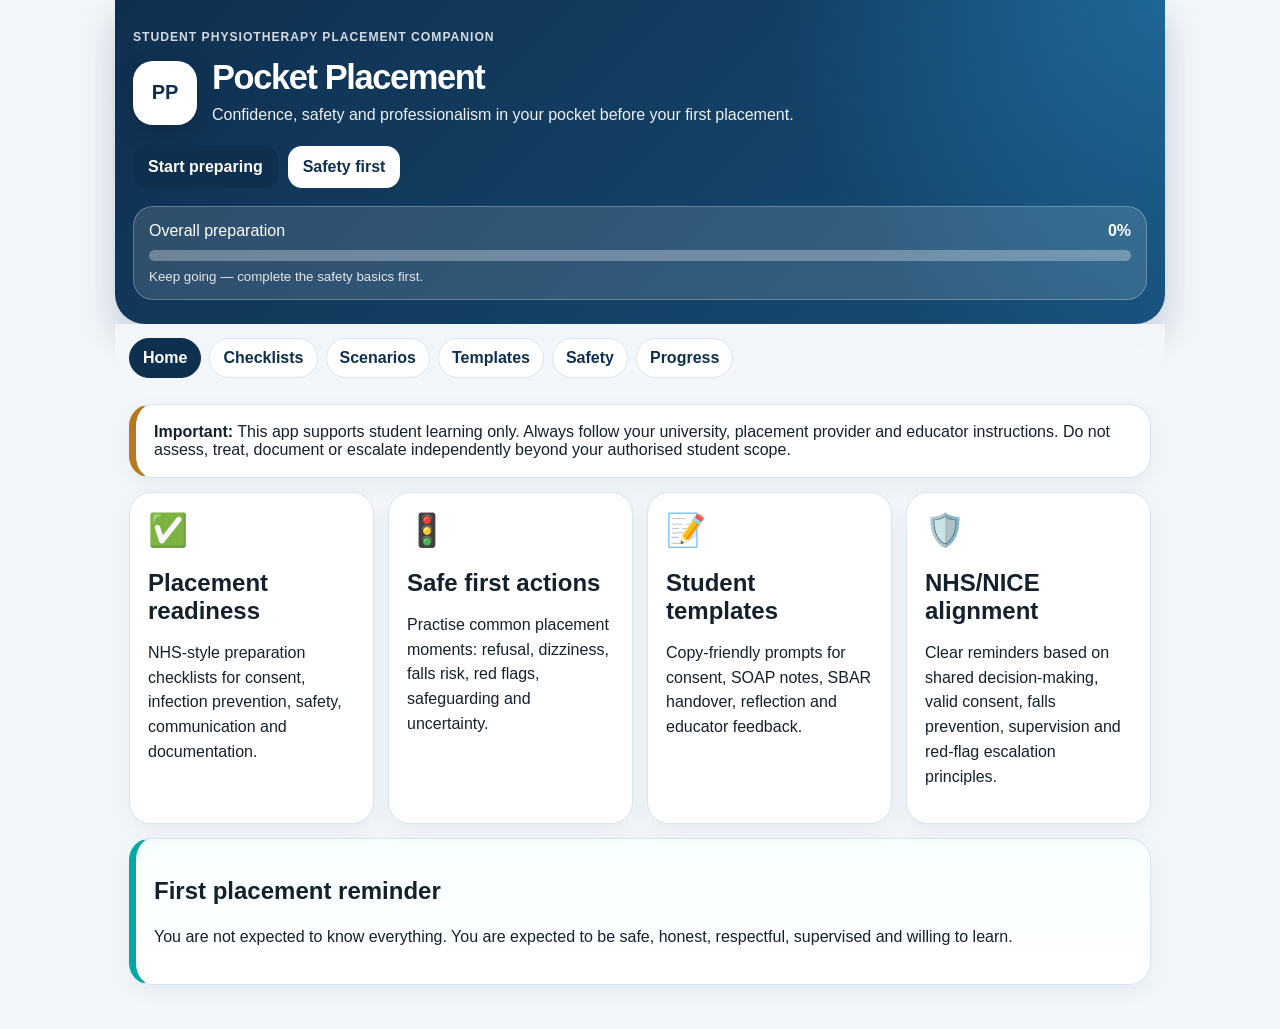
==== index.html @ 39242397 "Add files via upload" ====
<!DOCTYPE html>
<html lang="en">
<head>
  <meta charset="UTF-8" />
  <meta name="viewport" content="width=device-width, initial-scale=1.0" />
  <meta name="theme-color" content="#0f2f4f" />
  <title>Pocket Placement | NHS-aligned physiotherapy placement prep</title>
  <meta name="description" content="Pocket Placement is a mobile placement preparation app for first-year physiotherapy students, with NHS/NICE-aligned safety prompts, checklists, scenarios and documentation templates." />
  <link rel="manifest" href="manifest.json" />
  <link rel="stylesheet" href="styles.css" />
</head>
<body>
  <a class="skip" href="#main">Skip to content</a>
  <div class="app-shell">
    <header class="hero">
      <div class="topline">Student physiotherapy placement companion</div>
      <div class="brand-row">
        <div class="logo" aria-hidden="true">PP</div>
        <div>
          <h1>Pocket Placement</h1>
          <p>Confidence, safety and professionalism in your pocket before your first placement.</p>
        </div>
      </div>
      <div class="hero-actions">
        <button class="primary" data-jump="checklists">Start preparing</button>
        <button class="secondary" data-jump="safety">Safety first</button>
      </div>
      <div class="progress-card" aria-label="Overall preparation progress">
        <span>Overall preparation</span>
        <strong id="overallPercent">0%</strong>
        <div class="bar"><div id="overallBar"></div></div>
        <small id="progressCaption">Complete checklist steps to build your readiness score.</small>
      </div>
    </header>

    <nav class="tabs" aria-label="Main sections">
      <button class="tab active" data-view="home">Home</button>
      <button class="tab" data-view="checklists">Checklists</button>
      <button class="tab" data-view="scenarios">Scenarios</button>
      <button class="tab" data-view="templates">Templates</button>
      <button class="tab" data-view="safety">Safety</button>
      <button class="tab" data-view="progress">Progress</button>
    </nav>

    <main id="main">
      <section id="home" class="view active-view">
        <section class="notice clinical-notice">
          <strong>Important:</strong> This app supports student learning only. Always follow your university, placement provider and educator instructions. Do not assess, treat, document or escalate independently beyond your authorised student scope.
        </section>
        <div class="grid">
          <article class="feature-card" data-jump="checklists">
            <span>✅</span><h2>Placement readiness</h2>
            <p>NHS-style preparation checklists for consent, infection prevention, safety, communication and documentation.</p>
          </article>
          <article class="feature-card" data-jump="scenarios">
            <span>🚦</span><h2>Safe first actions</h2>
            <p>Practise common placement moments: refusal, dizziness, falls risk, red flags, safeguarding and uncertainty.</p>
          </article>
          <article class="feature-card" data-jump="templates">
            <span>📝</span><h2>Student templates</h2>
            <p>Copy-friendly prompts for consent, SOAP notes, SBAR handover, reflection and educator feedback.</p>
          </article>
          <article class="feature-card" data-jump="safety">
            <span>🛡️</span><h2>NHS/NICE alignment</h2>
            <p>Clear reminders based on shared decision-making, valid consent, falls prevention, supervision and red-flag escalation principles.</p>
          </article>
        </div>
        <section class="calm-box">
          <h2>First placement reminder</h2>
          <p>You are not expected to know everything. You are expected to be safe, honest, respectful, supervised and willing to learn.</p>
        </section>
      </section>

      <section id="checklists" class="view">
        <div class="section-title"><div><h2>Placement checklists</h2><p>Tick items off as you prepare. Your progress is saved on this device.</p></div><button id="resetProgress" class="ghost">Reset progress</button></div>
        <div id="checklistList" class="stack"></div>
      </section>

      <section id="scenarios" class="view">
        <div class="section-title"><div><h2>What to do when...</h2><p>Choose the safest first action. These are learning prompts, not local clinical protocols.</p></div></div>
        <div id="scenarioList" class="stack"></div>
      </section>

      <section id="templates" class="view">
        <div class="section-title"><div><h2>Templates and scripts</h2><p>Use as prompts only. Adapt to local documentation systems and educator requirements.</p></div></div>
        <div id="templateList" class="stack"></div>
      </section>

      <section id="safety" class="view">
        <div class="section-title"><div><h2>Safety and guideline hub</h2><p>Core principles for first-year physiotherapy placement practice.</p></div></div>
        <div id="safetyList" class="stack"></div>
      </section>

      <section id="progress" class="view">
        <div class="section-title"><div><h2>My progress</h2><p>Use this to prepare for educator discussion and portfolio reflection.</p></div></div>
        <div class="stats">
          <div><strong id="doneCount">0</strong><span>steps done</span></div>
          <div><strong id="scenarioCount">0</strong><span>scenarios tried</span></div>
          <div><strong id="templateCount">0</strong><span>templates copied</span></div>
        </div>
        <button id="exportProgress" class="primary">Create progress summary</button>
        <pre id="exportBox" class="export-box" hidden></pre>
      </section>
    </main>
  </div>
  <div id="toast" role="status" aria-live="polite"></div>
  <script src="app.js"></script>
</body>
</html>
---- styles.css ----
:root{--navy:#0f2f4f;--navy2:#174e77;--teal:#00a9a5;--cyan:#e8f8f8;--bg:#f3f7fb;--card:#fff;--text:#14212d;--muted:#617386;--line:#d8e4ee;--danger:#b42318;--good:#087764;--amber:#b7791f}*{box-sizing:border-box}body{margin:0;font-family:Inter,Arial,Helvetica,sans-serif;background:var(--bg);color:var(--text)}.skip{position:absolute;left:-999px}.skip:focus{left:12px;top:12px;background:#fff;padding:10px;border-radius:8px;z-index:10}.app-shell{max-width:1050px;margin:0 auto;min-height:100vh}.hero{background:radial-gradient(circle at top right,#1e6797,transparent 35%),linear-gradient(135deg,var(--navy),var(--navy2));color:#fff;padding:30px 18px 24px;border-radius:0 0 30px 30px;box-shadow:0 18px 38px rgba(15,47,79,.22)}.topline{text-transform:uppercase;letter-spacing:.08em;font-weight:800;font-size:.76rem;opacity:.82;margin-bottom:14px}.brand-row{display:flex;gap:15px;align-items:center}.logo{width:64px;height:64px;border-radius:20px;background:#fff;color:var(--navy);display:grid;place-items:center;font-weight:900;font-size:1.25rem;box-shadow:0 8px 22px rgba(0,0,0,.18)}h1{margin:0;font-size:2.15rem;letter-spacing:-.04em}p{line-height:1.55}.hero p{margin:6px 0 0;opacity:.93;max-width:720px}.hero-actions{display:flex;gap:10px;flex-wrap:wrap;margin-top:18px}.progress-card{margin-top:18px;background:rgba(255,255,255,.13);padding:15px;border:1px solid rgba(255,255,255,.25);border-radius:20px}.progress-card strong{float:right}.bar{height:11px;background:rgba(255,255,255,.3);border-radius:50px;overflow:hidden;margin-top:10px}.bar div{height:100%;width:0;background:var(--teal);transition:width .25s}.bar.small{height:8px;background:#e8eef4;margin:8px 0 12px}.bar.small div{background:var(--teal)}small{display:block;margin-top:8px;opacity:.86}.tabs{display:flex;gap:8px;padding:14px;overflow-x:auto;position:sticky;top:0;background:rgba(243,247,251,.96);backdrop-filter:blur(10px);z-index:3}.tab,button{font:inherit}.tab{border:1px solid var(--line);background:#fff;color:var(--navy);padding:10px 13px;border-radius:999px;cursor:pointer;white-space:nowrap;font-weight:800}.tab.active{background:var(--navy);color:#fff;border-color:var(--navy)}main{padding:12px 14px 44px}.view{display:none}.active-view{display:block}.notice,.feature-card,.card,.calm-box,.stats div{background:var(--card);border:1px solid var(--line);border-radius:22px;padding:18px;box-shadow:0 8px 22px rgba(15,47,79,.06)}.clinical-notice{border-left:7px solid var(--amber);margin-bottom:14px}.grid{display:grid;grid-template-columns:repeat(auto-fit,minmax(230px,1fr));gap:14px}.feature-card{cursor:pointer;transition:.18s transform,.18s box-shadow}.feature-card:hover{transform:translateY(-3px);box-shadow:0 14px 28px rgba(15,47,79,.1)}.feature-card span{font-size:2rem}.feature-card h2,.card h3{margin-bottom:6px}.calm-box{margin-top:14px;border-left:7px solid var(--teal);background:linear-gradient(0deg,#fff,#f8ffff)}.section-title{display:flex;justify-content:space-between;gap:12px;align-items:center;margin:5px 0 14px}.section-title h2{margin:0;font-size:1.55rem;letter-spacing:-.03em}.section-title p{margin:4px 0 0;color:var(--muted)}.stack{display:grid;gap:14px}.card h3{margin-top:8px}.card-head{display:flex;justify-content:space-between;align-items:center;gap:10px}.badge{display:inline-block;padding:5px 10px;background:var(--cyan);color:#006b68;border-radius:999px;font-size:.82rem;font-weight:900}.mini-progress{font-size:.82rem;font-weight:800;color:var(--muted)}.check-row{display:flex;gap:10px;padding:11px 0;border-top:1px solid var(--line);align-items:flex-start}.check-row input{margin-top:3px;transform:scale(1.2);accent-color:var(--teal)}.check-row.done span{text-decoration:line-through;color:var(--muted)}.primary,.secondary,.ghost,.choice,.copy{border:0;border-radius:14px;padding:12px 15px;cursor:pointer;font-weight:900}.primary,.choice{background:var(--navy);color:#fff}.secondary{background:#fff;color:var(--navy)}.ghost{background:#fff;color:var(--navy);border:1px solid var(--line)}.copy{background:var(--cyan);color:#006b68}.choice{width:100%;margin-top:8px;text-align:left}.result{margin-top:12px;padding:14px;border-radius:16px;display:none;font-weight:700}.result.good{background:#ecfdf3;color:var(--good)}.result.bad{background:#fef3f2;color:var(--danger)}.template-text,.export-box{white-space:pre-wrap;background:#0f172a;color:#e2e8f0;padding:14px;border-radius:16px;overflow-x:auto}.stats{display:grid;grid-template-columns:repeat(auto-fit,minmax(150px,1fr));gap:12px;margin-bottom:14px}.stats strong{display:block;font-size:2rem;color:var(--navy)}.stats span{color:var(--muted)}.safety-card{border-left:7px solid var(--teal)}.references ul{margin:8px 0 0;padding-left:22px}.references li{margin:7px 0}#toast{position:fixed;left:50%;bottom:20px;transform:translateX(-50%);background:var(--navy);color:#fff;padding:10px 14px;border-radius:999px;opacity:0;pointer-events:none;transition:opacity .2s;z-index:9}#toast.show{opacity:1}@media(max-width:560px){h1{font-size:1.55rem}.logo{width:56px;height:56px}.section-title{display:block}.section-title .ghost{margin-top:8px}.hero-actions button{width:100%}}
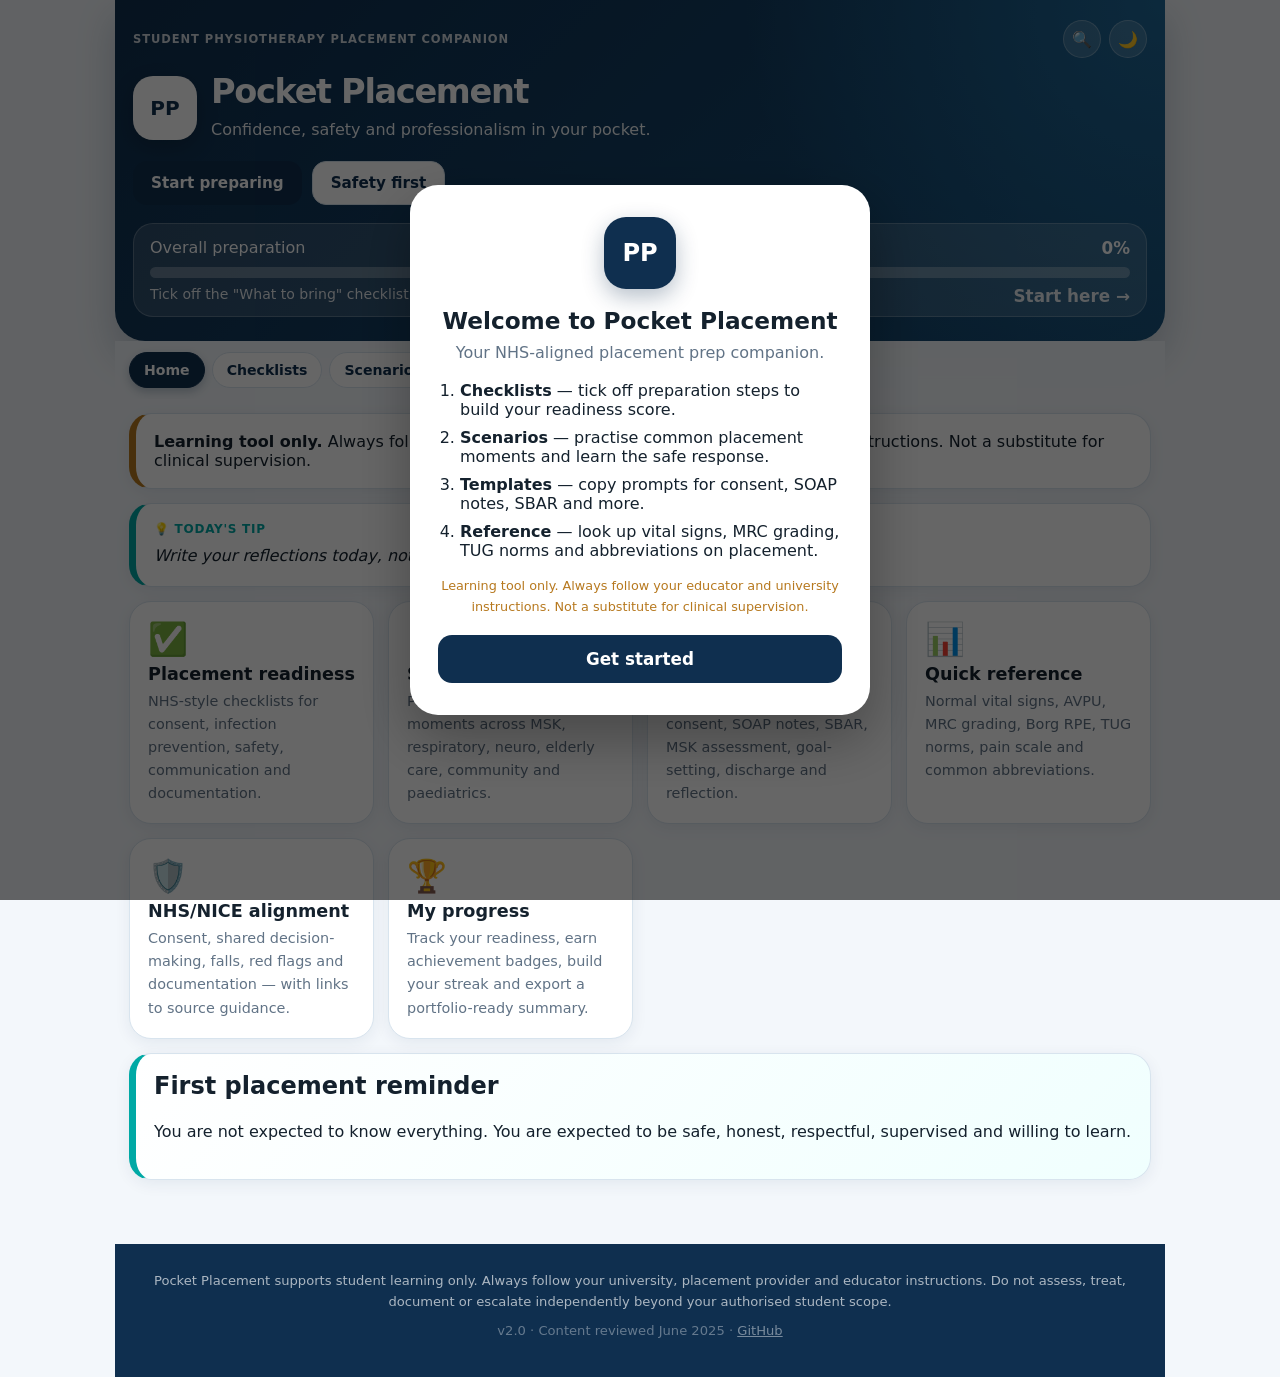
==== commit 6b643291: "Add files via upload" ====
--- a/index.html
+++ b/index.html
@@ -5,20 +5,47 @@
   <meta name="viewport" content="width=device-width, initial-scale=1.0" />
   <meta name="theme-color" content="#0f2f4f" />
   <title>Pocket Placement | NHS-aligned physiotherapy placement prep</title>
-  <meta name="description" content="Pocket Placement is a mobile placement preparation app for first-year physiotherapy students, with NHS/NICE-aligned safety prompts, checklists, scenarios and documentation templates." />
+  <meta name="description" content="Pocket Placement is a mobile placement preparation app for first-year physiotherapy students, with NHS/NICE-aligned safety prompts, checklists, scenarios, quick reference and documentation templates." />
   <link rel="manifest" href="manifest.json" />
   <link rel="stylesheet" href="styles.css" />
 </head>
 <body>
+
+  <!-- ── ONBOARDING MODAL ─────────────────────────────────── -->
+  <div id="onboardingModal" class="modal-overlay" hidden>
+    <div class="modal-box" role="dialog" aria-modal="true" aria-labelledby="onboardingTitle">
+      <div class="modal-logo" aria-hidden="true">PP</div>
+      <h2 id="onboardingTitle">Welcome to Pocket Placement</h2>
+      <p class="modal-sub">Your NHS-aligned placement prep companion.</p>
+      <ol class="onboarding-steps">
+        <li><strong>Checklists</strong> — tick off preparation steps to build your readiness score.</li>
+        <li><strong>Scenarios</strong> — practise common placement moments and learn the safe response.</li>
+        <li><strong>Templates</strong> — copy prompts for consent, SOAP notes, SBAR and more.</li>
+        <li><strong>Reference</strong> — look up vital signs, MRC grading, TUG norms and abbreviations on placement.</li>
+      </ol>
+      <p class="modal-disclaimer">Learning tool only. Always follow your educator and university instructions. Not a substitute for clinical supervision.</p>
+      <button id="onboardingClose" class="primary">Get started</button>
+    </div>
+  </div>
+
   <a class="skip" href="#main">Skip to content</a>
+
   <div class="app-shell">
+
+    <!-- ── HERO ──────────────────────────────────────────── -->
     <header class="hero">
-      <div class="topline">Student physiotherapy placement companion</div>
+      <div class="hero-top">
+        <span class="topline">Student physiotherapy placement companion</span>
+        <div class="hero-controls">
+          <button id="searchToggle" class="icon-btn" aria-label="Toggle search" title="Search">🔍</button>
+          <button id="darkToggle"   class="icon-btn" aria-label="Toggle dark mode" title="Dark mode">🌙</button>
+        </div>
+      </div>
       <div class="brand-row">
         <div class="logo" aria-hidden="true">PP</div>
         <div>
           <h1>Pocket Placement</h1>
-          <p>Confidence, safety and professionalism in your pocket before your first placement.</p>
+          <p>Confidence, safety and professionalism in your pocket.</p>
         </div>
       </div>
       <div class="hero-actions">
@@ -33,76 +60,174 @@
       </div>
     </header>
 
+    <!-- ── SEARCH BAR (hidden by default) ─────────────────── -->
+    <div id="searchBar" class="search-bar" hidden>
+      <input id="searchInput" type="search" placeholder="Search checklists, scenarios, templates, reference…" autocomplete="off" />
+    </div>
+
+    <!-- ── NAVIGATION ─────────────────────────────────────── -->
     <nav class="tabs" aria-label="Main sections">
       <button class="tab active" data-view="home">Home</button>
       <button class="tab" data-view="checklists">Checklists</button>
       <button class="tab" data-view="scenarios">Scenarios</button>
       <button class="tab" data-view="templates">Templates</button>
       <button class="tab" data-view="safety">Safety</button>
+      <button class="tab" data-view="reference">Reference</button>
       <button class="tab" data-view="progress">Progress</button>
     </nav>
 
     <main id="main">
+
+      <!-- ── HOME ─────────────────────────────────────────── -->
       <section id="home" class="view active-view">
+
         <section class="notice clinical-notice">
-          <strong>Important:</strong> This app supports student learning only. Always follow your university, placement provider and educator instructions. Do not assess, treat, document or escalate independently beyond your authorised student scope.
+          <strong>Learning tool only.</strong> Always follow your educator, university and placement provider instructions. Not a substitute for clinical supervision.
         </section>
+
+        <section class="tip-box">
+          <span class="tip-label">💡 Today's tip</span>
+          <p id="dailyTip"></p>
+        </section>
+
         <div class="grid">
           <article class="feature-card" data-jump="checklists">
-            <span>✅</span><h2>Placement readiness</h2>
-            <p>NHS-style preparation checklists for consent, infection prevention, safety, communication and documentation.</p>
+            <span aria-hidden="true">✅</span>
+            <h2>Placement readiness</h2>
+            <p>NHS-style checklists for consent, infection prevention, safety, communication and documentation.</p>
           </article>
           <article class="feature-card" data-jump="scenarios">
-            <span>🚦</span><h2>Safe first actions</h2>
-            <p>Practise common placement moments: refusal, dizziness, falls risk, red flags, safeguarding and uncertainty.</p>
+            <span aria-hidden="true">🚦</span>
+            <h2>Safe first actions</h2>
+            <p>Practise 15 placement moments across MSK, respiratory, neuro, elderly care, community and paediatrics.</p>
           </article>
           <article class="feature-card" data-jump="templates">
-            <span>📝</span><h2>Student templates</h2>
-            <p>Copy-friendly prompts for consent, SOAP notes, SBAR handover, reflection and educator feedback.</p>
+            <span aria-hidden="true">📝</span>
+            <h2>Student templates</h2>
+            <p>Copy-friendly prompts for consent, SOAP notes, SBAR, MSK assessment, goal-setting, discharge and reflection.</p>
+          </article>
+          <article class="feature-card" data-jump="reference">
+            <span aria-hidden="true">📊</span>
+            <h2>Quick reference</h2>
+            <p>Normal vital signs, AVPU, MRC grading, Borg RPE, TUG norms, pain scale and common abbreviations.</p>
           </article>
           <article class="feature-card" data-jump="safety">
-            <span>🛡️</span><h2>NHS/NICE alignment</h2>
-            <p>Clear reminders based on shared decision-making, valid consent, falls prevention, supervision and red-flag escalation principles.</p>
-          </article>
-        </div>
+            <span aria-hidden="true">🛡️</span>
+            <h2>NHS/NICE alignment</h2>
+            <p>Consent, shared decision-making, falls, red flags and documentation — with links to source guidance.</p>
+          </article>
+          <article class="feature-card" data-jump="progress">
+            <span aria-hidden="true">🏆</span>
+            <h2>My progress</h2>
+            <p>Track your readiness, earn achievement badges, build your streak and export a portfolio-ready summary.</p>
+          </article>
+        </div>
+
         <section class="calm-box">
           <h2>First placement reminder</h2>
           <p>You are not expected to know everything. You are expected to be safe, honest, respectful, supervised and willing to learn.</p>
         </section>
-      </section>
-
+
+      </section>
+
+      <!-- ── CHECKLISTS ─────────────────────────────────────── -->
       <section id="checklists" class="view">
-        <div class="section-title"><div><h2>Placement checklists</h2><p>Tick items off as you prepare. Your progress is saved on this device.</p></div><button id="resetProgress" class="ghost">Reset progress</button></div>
+        <div class="section-title">
+          <div>
+            <h2>Placement checklists</h2>
+            <p>Tick items off as you prepare. Progress is saved on this device.</p>
+          </div>
+          <button id="resetProgress" class="ghost">Reset</button>
+        </div>
         <div id="checklistList" class="stack"></div>
       </section>
 
+      <!-- ── SCENARIOS ──────────────────────────────────────── -->
       <section id="scenarios" class="view">
-        <div class="section-title"><div><h2>What to do when...</h2><p>Choose the safest first action. These are learning prompts, not local clinical protocols.</p></div></div>
+        <div class="section-title">
+          <div>
+            <h2>What to do when…</h2>
+            <p>Choose the safest first action. Learning prompts, not local clinical protocols.</p>
+          </div>
+          <select id="specialtyFilter" class="filter-select" aria-label="Filter scenarios by specialty">
+            <option value="All">All specialties</option>
+            <option value="General">General</option>
+            <option value="MSK">MSK</option>
+            <option value="Respiratory">Respiratory</option>
+            <option value="Neuro">Neuro</option>
+            <option value="Elderly care">Elderly care</option>
+            <option value="Community">Community</option>
+            <option value="Paediatric">Paediatric</option>
+          </select>
+        </div>
         <div id="scenarioList" class="stack"></div>
       </section>
 
+      <!-- ── TEMPLATES ──────────────────────────────────────── -->
       <section id="templates" class="view">
-        <div class="section-title"><div><h2>Templates and scripts</h2><p>Use as prompts only. Adapt to local documentation systems and educator requirements.</p></div></div>
+        <div class="section-title">
+          <div>
+            <h2>Templates and scripts</h2>
+            <p>Prompts only — adapt to local systems and educator requirements.</p>
+          </div>
+        </div>
         <div id="templateList" class="stack"></div>
       </section>
 
+      <!-- ── SAFETY ─────────────────────────────────────────── -->
       <section id="safety" class="view">
-        <div class="section-title"><div><h2>Safety and guideline hub</h2><p>Core principles for first-year physiotherapy placement practice.</p></div></div>
+        <div class="section-title">
+          <div>
+            <h2>Safety and guideline hub</h2>
+            <p>Core principles for first-year physiotherapy placement practice.</p>
+          </div>
+        </div>
         <div id="safetyList" class="stack"></div>
       </section>
 
+      <!-- ── QUICK REFERENCE ────────────────────────────────── -->
+      <section id="reference" class="view">
+        <div class="section-title">
+          <div>
+            <h2>Quick reference</h2>
+            <p>Look up values, scales and abbreviations on placement.</p>
+          </div>
+        </div>
+        <div id="referenceList" class="stack"></div>
+      </section>
+
+      <!-- ── PROGRESS ───────────────────────────────────────── -->
       <section id="progress" class="view">
-        <div class="section-title"><div><h2>My progress</h2><p>Use this to prepare for educator discussion and portfolio reflection.</p></div></div>
+        <div class="section-title">
+          <div>
+            <h2>My progress</h2>
+            <p>Prepare for educator discussion and portfolio reflection.</p>
+          </div>
+        </div>
         <div class="stats">
           <div><strong id="doneCount">0</strong><span>steps done</span></div>
           <div><strong id="scenarioCount">0</strong><span>scenarios tried</span></div>
           <div><strong id="templateCount">0</strong><span>templates copied</span></div>
-        </div>
-        <button id="exportProgress" class="primary">Create progress summary</button>
+          <div><strong id="streakCount">0</strong><span>🔥 day streak</span></div>
+        </div>
+
+        <h3 class="section-sub">Achievements</h3>
+        <div id="achievementList" class="achievement-grid"></div>
+
+        <button id="exportProgress" class="primary export-btn">Copy progress summary</button>
         <pre id="exportBox" class="export-box" hidden></pre>
       </section>
+
     </main>
-  </div>
+
+    <!-- ── FOOTER ─────────────────────────────────────────── -->
+    <footer class="site-footer">
+      <p>Pocket Placement supports student learning only. Always follow your university, placement provider and educator instructions. Do not assess, treat, document or escalate independently beyond your authorised student scope.</p>
+      <p class="version">v2.0 &middot; Content reviewed June 2025 &middot; <a href="https://github.com/MrRedPhysio/Pocket-Placement" target="_blank" rel="noopener noreferrer">GitHub</a></p>
+    </footer>
+
+  </div><!-- /.app-shell -->
+
   <div id="toast" role="status" aria-live="polite"></div>
   <script src="app.js"></script>
 </body>
--- a/styles.css
+++ b/styles.css
@@ -1 +1,549 @@
-:root{--navy:#0f2f4f;--navy2:#174e77;--teal:#00a9a5;--cyan:#e8f8f8;--bg:#f3f7fb;--card:#fff;--text:#14212d;--muted:#617386;--line:#d8e4ee;--danger:#b42318;--good:#087764;--amber:#b7791f}*{box-sizing:border-box}body{margin:0;font-family:Inter,Arial,Helvetica,sans-serif;background:var(--bg);color:var(--text)}.skip{position:absolute;left:-999px}.skip:focus{left:12px;top:12px;background:#fff;padding:10px;border-radius:8px;z-index:10}.app-shell{max-width:1050px;margin:0 auto;min-height:100vh}.hero{background:radial-gradient(circle at top right,#1e6797,transparent 35%),linear-gradient(135deg,var(--navy),var(--navy2));color:#fff;padding:30px 18px 24px;border-radius:0 0 30px 30px;box-shadow:0 18px 38px rgba(15,47,79,.22)}.topline{text-transform:uppercase;letter-spacing:.08em;font-weight:800;font-size:.76rem;opacity:.82;margin-bottom:14px}.brand-row{display:flex;gap:15px;align-items:center}.logo{width:64px;height:64px;border-radius:20px;background:#fff;color:var(--navy);display:grid;place-items:center;font-weight:900;font-size:1.25rem;box-shadow:0 8px 22px rgba(0,0,0,.18)}h1{margin:0;font-size:2.15rem;letter-spacing:-.04em}p{line-height:1.55}.hero p{margin:6px 0 0;opacity:.93;max-width:720px}.hero-actions{display:flex;gap:10px;flex-wrap:wrap;margin-top:18px}.progress-card{margin-top:18px;background:rgba(255,255,255,.13);padding:15px;border:1px solid rgba(255,255,255,.25);border-radius:20px}.progress-card strong{float:right}.bar{height:11px;background:rgba(255,255,255,.3);border-radius:50px;overflow:hidden;margin-top:10px}.bar div{height:100%;width:0;background:var(--teal);transition:width .25s}.bar.small{height:8px;background:#e8eef4;margin:8px 0 12px}.bar.small div{background:var(--teal)}small{display:block;margin-top:8px;opacity:.86}.tabs{display:flex;gap:8px;padding:14px;overflow-x:auto;position:sticky;top:0;background:rgba(243,247,251,.96);backdrop-filter:blur(10px);z-index:3}.tab,button{font:inherit}.tab{border:1px solid var(--line);background:#fff;color:var(--navy);padding:10px 13px;border-radius:999px;cursor:pointer;white-space:nowrap;font-weight:800}.tab.active{background:var(--navy);color:#fff;border-color:var(--navy)}main{padding:12px 14px 44px}.view{display:none}.active-view{display:block}.notice,.feature-card,.card,.calm-box,.stats div{background:var(--card);border:1px solid var(--line);border-radius:22px;padding:18px;box-shadow:0 8px 22px rgba(15,47,79,.06)}.clinical-notice{border-left:7px solid var(--amber);margin-bottom:14px}.grid{display:grid;grid-template-columns:repeat(auto-fit,minmax(230px,1fr));gap:14px}.feature-card{cursor:pointer;transition:.18s transform,.18s box-shadow}.feature-card:hover{transform:translateY(-3px);box-shadow:0 14px 28px rgba(15,47,79,.1)}.feature-card span{font-size:2rem}.feature-card h2,.card h3{margin-bottom:6px}.calm-box{margin-top:14px;border-left:7px solid var(--teal);background:linear-gradient(0deg,#fff,#f8ffff)}.section-title{display:flex;justify-content:space-between;gap:12px;align-items:center;margin:5px 0 14px}.section-title h2{margin:0;font-size:1.55rem;letter-spacing:-.03em}.section-title p{margin:4px 0 0;color:var(--muted)}.stack{display:grid;gap:14px}.card h3{margin-top:8px}.card-head{display:flex;justify-content:space-between;align-items:center;gap:10px}.badge{display:inline-block;padding:5px 10px;background:var(--cyan);color:#006b68;border-radius:999px;font-size:.82rem;font-weight:900}.mini-progress{font-size:.82rem;font-weight:800;color:var(--muted)}.check-row{display:flex;gap:10px;padding:11px 0;border-top:1px solid var(--line);align-items:flex-start}.check-row input{margin-top:3px;transform:scale(1.2);accent-color:var(--teal)}.check-row.done span{text-decoration:line-through;color:var(--muted)}.primary,.secondary,.ghost,.choice,.copy{border:0;border-radius:14px;padding:12px 15px;cursor:pointer;font-weight:900}.primary,.choice{background:var(--navy);color:#fff}.secondary{background:#fff;color:var(--navy)}.ghost{background:#fff;color:var(--navy);border:1px solid var(--line)}.copy{background:var(--cyan);color:#006b68}.choice{width:100%;margin-top:8px;text-align:left}.result{margin-top:12px;padding:14px;border-radius:16px;display:none;font-weight:700}.result.good{background:#ecfdf3;color:var(--good)}.result.bad{background:#fef3f2;color:var(--danger)}.template-text,.export-box{white-space:pre-wrap;background:#0f172a;color:#e2e8f0;padding:14px;border-radius:16px;overflow-x:auto}.stats{display:grid;grid-template-columns:repeat(auto-fit,minmax(150px,1fr));gap:12px;margin-bottom:14px}.stats strong{display:block;font-size:2rem;color:var(--navy)}.stats span{color:var(--muted)}.safety-card{border-left:7px solid var(--teal)}.references ul{margin:8px 0 0;padding-left:22px}.references li{margin:7px 0}#toast{position:fixed;left:50%;bottom:20px;transform:translateX(-50%);background:var(--navy);color:#fff;padding:10px 14px;border-radius:999px;opacity:0;pointer-events:none;transition:opacity .2s;z-index:9}#toast.show{opacity:1}@media(max-width:560px){h1{font-size:1.55rem}.logo{width:56px;height:56px}.section-title{display:block}.section-title .ghost{margin-top:8px}.hero-actions button{width:100%}}
+/* ============================================================
+   POCKET PLACEMENT v2.0 — styles.css
+   ============================================================ */
+
+/* ── DESIGN TOKENS ──────────────────────────────────────────── */
+:root {
+  --navy:        #0f2f4f;
+  --navy2:       #174e77;
+  --teal:        #00a9a5;
+  --cyan:        #e8f8f8;
+  --bg:          #f3f7fb;
+  --card:        #ffffff;
+  --text:        #14212d;
+  --muted:       #617386;
+  --line:        #d8e4ee;
+  --danger:      #b42318;
+  --good:        #087764;
+  --amber:       #b7791f;
+  --purple:      #7c3aed;
+  --shadow-card: 0 4px 16px rgba(15,47,79,.07);
+  --shadow-hero: 0 18px 38px rgba(15,47,79,.22);
+  --radius:      22px;
+  --radius-btn:  14px;
+  --hero-bg:     radial-gradient(circle at top right, #1e6797, transparent 38%),
+                 linear-gradient(135deg, #0f2f4f, #174e77);
+}
+
+/* Dark mode overrides */
+[data-theme="dark"] {
+  --bg:          #0d1117;
+  --card:        #161b22;
+  --text:        #e6edf3;
+  --muted:       #8b949e;
+  --line:        #30363d;
+  --cyan:        #1a3535;
+  --shadow-card: 0 4px 16px rgba(0,0,0,.35);
+  --shadow-hero: 0 18px 38px rgba(0,0,0,.45);
+}
+
+/* ── RESET ───────────────────────────────────────────────────── */
+*, *::before, *::after { box-sizing: border-box; }
+body {
+  margin: 0;
+  font-family: Inter, system-ui, Arial, sans-serif;
+  background: var(--bg);
+  color: var(--text);
+  transition: background .25s, color .25s;
+  -webkit-text-size-adjust: 100%;
+}
+[hidden] { display: none !important; }
+
+/* ── SKIP LINK ───────────────────────────────────────────────── */
+.skip { position: absolute; left: -999px; top: auto; }
+.skip:focus {
+  left: 12px; top: 12px;
+  background: #fff; color: #000;
+  padding: 10px 16px; border-radius: 8px; z-index: 200;
+}
+
+/* ── APP SHELL ───────────────────────────────────────────────── */
+.app-shell { max-width: 1050px; margin: 0 auto; min-height: 100vh; }
+
+/* ── HERO ────────────────────────────────────────────────────── */
+.hero {
+  background: var(--hero-bg);
+  color: #fff;
+  padding: 20px 18px 24px;
+  border-radius: 0 0 30px 30px;
+  box-shadow: var(--shadow-hero);
+}
+.hero-top {
+  display: flex;
+  justify-content: space-between;
+  align-items: center;
+  margin-bottom: 16px;
+}
+.topline {
+  text-transform: uppercase;
+  letter-spacing: .08em;
+  font-weight: 800;
+  font-size: .72rem;
+  opacity: .8;
+}
+.hero-controls { display: flex; gap: 8px; }
+.icon-btn {
+  background: rgba(255,255,255,.15);
+  border: 1px solid rgba(255,255,255,.25);
+  color: #fff;
+  border-radius: 50%;
+  width: 38px; height: 38px;
+  font-size: 1rem;
+  cursor: pointer;
+  display: grid; place-items: center;
+  transition: background .15s, transform .1s;
+  flex-shrink: 0;
+}
+.icon-btn:hover  { background: rgba(255,255,255,.28); }
+.icon-btn:active { transform: scale(.92); }
+
+.brand-row { display: flex; gap: 14px; align-items: center; }
+.logo {
+  width: 64px; height: 64px;
+  border-radius: 20px;
+  background: #fff; color: var(--navy);
+  display: grid; place-items: center;
+  font-weight: 900; font-size: 1.25rem;
+  box-shadow: 0 8px 22px rgba(0,0,0,.2);
+  flex-shrink: 0;
+}
+h1 { margin: 0; font-size: 2.1rem; letter-spacing: -.04em; line-height: 1.1; }
+p  { line-height: 1.6; }
+.hero p { margin: 6px 0 0; opacity: .92; max-width: 680px; }
+
+.hero-actions { display: flex; gap: 10px; flex-wrap: wrap; margin-top: 18px; }
+
+.progress-card {
+  margin-top: 18px;
+  background: rgba(255,255,255,.13);
+  padding: 14px 16px;
+  border: 1px solid rgba(255,255,255,.22);
+  border-radius: 20px;
+}
+.progress-card strong { float: right; font-size: 1.05rem; }
+.bar {
+  height: 11px;
+  background: rgba(255,255,255,.28);
+  border-radius: 50px;
+  overflow: hidden;
+  margin-top: 10px;
+}
+.bar div { height: 100%; width: 0; background: var(--teal); transition: width .45s ease; }
+.bar.small { height: 8px; background: #dde8f0; margin: 8px 0 12px; }
+.bar.small div { background: var(--teal); }
+[data-theme="dark"] .bar.small { background: #2a3648; }
+small { display: block; margin-top: 8px; opacity: .88; font-size: .88rem; }
+
+/* ── SEARCH BAR ──────────────────────────────────────────────── */
+.search-bar {
+  padding: 10px 14px;
+  background: var(--card);
+  border-bottom: 1px solid var(--line);
+  transition: background .25s;
+}
+.search-bar input {
+  width: 100%;
+  padding: 11px 18px;
+  border: 1.5px solid var(--line);
+  border-radius: 999px;
+  font: inherit;
+  font-size: .95rem;
+  background: var(--bg);
+  color: var(--text);
+  outline: none;
+  transition: border-color .2s;
+}
+.search-bar input:focus { border-color: var(--teal); box-shadow: 0 0 0 3px rgba(0,169,165,.15); }
+
+/* ── TABS ────────────────────────────────────────────────────── */
+.tabs {
+  display: flex;
+  gap: 7px;
+  padding: 11px 14px;
+  overflow-x: auto;
+  position: sticky;
+  top: 0;
+  background: rgba(243,247,251,.95);
+  backdrop-filter: blur(14px);
+  -webkit-backdrop-filter: blur(14px);
+  z-index: 10;
+  scrollbar-width: none;
+}
+[data-theme="dark"] .tabs { background: rgba(13,17,23,.95); }
+.tabs::-webkit-scrollbar { display: none; }
+
+button, .tab, select { font: inherit; }
+.tab {
+  border: 1.5px solid var(--line);
+  background: var(--card);
+  color: var(--navy);
+  padding: 9px 14px;
+  border-radius: 999px;
+  cursor: pointer;
+  white-space: nowrap;
+  font-weight: 800;
+  font-size: .88rem;
+  transition: background .15s, color .15s, border-color .15s, box-shadow .15s;
+}
+[data-theme="dark"] .tab { color: var(--text); }
+.tab.active {
+  background: var(--navy);
+  color: #fff;
+  border-color: var(--navy);
+  box-shadow: 0 4px 10px rgba(15,47,79,.25);
+}
+.tab:hover:not(.active) { border-color: var(--teal); color: var(--teal); }
+
+/* ── VIEWS ───────────────────────────────────────────────────── */
+main { padding: 14px 14px 64px; }
+.view { display: none; }
+.active-view {
+  display: block;
+  animation: fadeSlide .22s ease;
+}
+@keyframes fadeSlide {
+  from { opacity: 0; transform: translateY(8px); }
+  to   { opacity: 1; transform: none; }
+}
+
+/* ── COMMON CARD ─────────────────────────────────────────────── */
+.notice, .feature-card, .card, .calm-box, .stats div, .tip-box {
+  background: var(--card);
+  border: 1px solid var(--line);
+  border-radius: var(--radius);
+  padding: 18px;
+  box-shadow: var(--shadow-card);
+  transition: background .25s, border-color .25s, box-shadow .2s;
+}
+.clinical-notice { border-left: 7px solid var(--amber); margin-bottom: 14px; }
+
+/* Tip box */
+.tip-box { margin-bottom: 14px; border-left: 7px solid var(--teal); }
+.tip-label {
+  display: block;
+  font-size: .75rem;
+  font-weight: 900;
+  color: var(--teal);
+  text-transform: uppercase;
+  letter-spacing: .06em;
+  margin-bottom: 7px;
+}
+.tip-box p { margin: 0; font-style: italic; }
+
+/* Feature card grid */
+.grid { display: grid; grid-template-columns: repeat(auto-fit, minmax(230px, 1fr)); gap: 14px; }
+.feature-card { cursor: pointer; }
+.feature-card:hover {
+  transform: translateY(-3px);
+  box-shadow: 0 12px 28px rgba(15,47,79,.12);
+}
+.feature-card span { font-size: 2rem; display: block; margin-bottom: 6px; }
+.feature-card h2 { margin: 0 0 6px; font-size: 1.1rem; }
+.feature-card p  { margin: 0; color: var(--muted); font-size: .9rem; }
+
+/* Calm box */
+.calm-box {
+  margin-top: 14px;
+  border-left: 7px solid var(--teal);
+  background: linear-gradient(135deg, var(--card), #f0fffe);
+}
+[data-theme="dark"] .calm-box { background: var(--card); }
+.calm-box h2 { margin-top: 0; }
+
+/* Section headers */
+.section-title {
+  display: flex;
+  justify-content: space-between;
+  align-items: flex-start;
+  gap: 12px;
+  margin: 4px 0 16px;
+  flex-wrap: wrap;
+}
+.section-title h2 { margin: 0; font-size: 1.5rem; letter-spacing: -.03em; }
+.section-title p  { margin: 4px 0 0; color: var(--muted); }
+.section-sub { margin: 18px 0 10px; font-size: 1rem; color: var(--muted); font-weight: 800; letter-spacing: .01em; }
+
+.stack { display: grid; gap: 14px; }
+.card h3 { margin: 8px 0 6px; }
+.card-head { display: flex; justify-content: space-between; align-items: flex-start; gap: 10px; }
+
+/* Badges */
+.badge-row { display: flex; gap: 6px; flex-wrap: wrap; align-items: center; }
+.badge {
+  display: inline-block;
+  padding: 4px 10px;
+  background: var(--cyan);
+  color: #006b68;
+  border-radius: 999px;
+  font-size: .78rem;
+  font-weight: 900;
+}
+[data-theme="dark"] .badge { color: var(--teal); }
+.badge-specialty {
+  background: #e8f0ff;
+  color: #2f4ac0;
+}
+[data-theme="dark"] .badge-specialty { background: #1c2445; color: #a5b4fc; }
+.mini-progress { font-size: .82rem; font-weight: 800; color: var(--muted); white-space: nowrap; }
+
+/* Checklists */
+.check-row {
+  display: flex; gap: 10px;
+  padding: 11px 0;
+  border-top: 1px solid var(--line);
+  align-items: flex-start;
+  cursor: pointer;
+  transition: background .1s;
+}
+.check-row input { margin-top: 2px; transform: scale(1.2); accent-color: var(--teal); flex-shrink: 0; }
+.check-row.done span { text-decoration: line-through; color: var(--muted); }
+.check-row.highlight {
+  background: #fffbea; border-radius: 8px;
+  padding-left: 8px; margin-left: -8px; margin-right: -8px; padding-right: 8px;
+}
+[data-theme="dark"] .check-row.highlight { background: #2b2a14; }
+
+/* Scenarios */
+.situation { color: var(--muted); font-style: italic; margin: 8px 0 6px; font-size: .94rem; }
+
+/* Buttons */
+.primary, .secondary, .ghost, .copy {
+  border: 0;
+  border-radius: var(--radius-btn);
+  padding: 12px 18px;
+  cursor: pointer;
+  font-weight: 900;
+  font-size: .95rem;
+  transition: opacity .15s, transform .1s, box-shadow .15s;
+}
+.primary  { background: var(--navy); color: #fff; }
+.primary:hover  { opacity: .88; }
+.secondary { background: var(--card); color: var(--navy); border: 1.5px solid var(--line); }
+[data-theme="dark"] .secondary { color: var(--text); }
+.ghost { background: var(--card); color: var(--navy); border: 1.5px solid var(--line); font-size: .88rem; padding: 9px 14px; }
+[data-theme="dark"] .ghost { color: var(--text); }
+.copy { background: var(--cyan); color: #006b68; font-size: .9rem; padding: 10px 14px; }
+[data-theme="dark"] .copy { color: var(--teal); }
+
+.choice {
+  width: 100%; margin-top: 8px; text-align: left;
+  border: 1.5px solid var(--line);
+  border-radius: var(--radius-btn);
+  padding: 11px 14px;
+  cursor: pointer;
+  font: inherit;
+  font-size: .92rem;
+  background: var(--card);
+  color: var(--text);
+  transition: border-color .15s, background .15s;
+}
+.choice:not(:disabled):hover { border-color: var(--navy); background: var(--bg); }
+.choice:disabled { opacity: .45; cursor: default; }
+
+.result { margin-top: 12px; padding: 14px 16px; border-radius: 16px; display: none; font-weight: 700; font-size: .94rem; }
+.result.good { background: #edfaf3; color: var(--good); border: 1px solid #b8e8ce; }
+.result.bad  { background: #fef3f2; color: var(--danger); border: 1px solid #fcc; }
+[data-theme="dark"] .result.good { background: #0a2a1e; border-color: #1a5c37; }
+[data-theme="dark"] .result.bad  { background: #2a0c0a; border-color: #6e1a14; }
+
+/* Specialty filter */
+.filter-select {
+  border: 1.5px solid var(--line);
+  background: var(--card);
+  color: var(--text);
+  border-radius: 999px;
+  padding: 9px 14px;
+  font-size: .88rem;
+  cursor: pointer;
+  transition: border-color .15s;
+}
+.filter-select:focus { outline: none; border-color: var(--teal); box-shadow: 0 0 0 3px rgba(0,169,165,.15); }
+
+/* Templates */
+.template-text, .export-box {
+  white-space: pre-wrap;
+  background: #0f172a;
+  color: #d4e0f0;
+  padding: 14px 16px;
+  border-radius: 16px;
+  font-size: .85rem;
+  line-height: 1.65;
+  overflow-x: auto;
+  margin-bottom: 10px;
+}
+[data-theme="dark"] .template-text, [data-theme="dark"] .export-box { background: #080d14; }
+
+/* Safety */
+.safety-card { border-left: 7px solid var(--teal); }
+.highlight-card { box-shadow: 0 0 0 2px var(--teal), var(--shadow-card); }
+.references ul { margin: 8px 0 0; padding-left: 22px; }
+.references li { margin: 8px 0; }
+.references a { color: var(--navy2); text-decoration: underline; transition: color .15s; }
+[data-theme="dark"] .references a { color: #60a5fa; }
+.references a:hover { color: var(--teal); }
+.ref-note { font-size: .82rem; color: var(--muted); margin-top: 12px; }
+
+/* Quick reference table */
+.ref-card h3 { margin: 0 0 4px; display: flex; align-items: center; gap: 8px; font-size: 1.05rem; }
+.ref-icon { font-size: 1.35rem; }
+.ref-table {
+  width: 100%; border-collapse: collapse;
+  margin-top: 12px; font-size: .88rem;
+}
+.ref-table tr { border-top: 1px solid var(--line); }
+.ref-table tr:first-child { border-top: none; }
+.ref-table td { padding: 9px 8px; vertical-align: top; }
+.ref-label     { font-weight: 700; width: 28%; }
+.ref-value     { font-weight: 600; color: var(--navy2); width: 38%; }
+[data-theme="dark"] .ref-value { color: #60a5fa; }
+.ref-note-cell { color: var(--muted); font-size: .8rem; font-style: italic; }
+.highlight-row { background: #fffbea; }
+[data-theme="dark"] .highlight-row { background: #2b2a14; }
+
+/* Stats */
+.stats {
+  display: grid;
+  grid-template-columns: repeat(auto-fit, minmax(130px, 1fr));
+  gap: 12px; margin-bottom: 18px;
+}
+.stats strong { display: block; font-size: 2rem; color: var(--navy); line-height: 1; }
+[data-theme="dark"] .stats strong { color: var(--teal); }
+.stats span { color: var(--muted); font-size: .85rem; }
+
+/* Achievements */
+.achievement-grid { display: grid; gap: 10px; }
+.achievement {
+  display: flex; align-items: center; gap: 14px;
+  background: var(--card);
+  border: 1.5px solid var(--line);
+  border-radius: 18px;
+  padding: 14px 18px;
+  box-shadow: var(--shadow-card);
+  transition: border-color .2s, box-shadow .2s;
+}
+.achievement.earned {
+  border-color: var(--teal);
+  background: linear-gradient(135deg, var(--card) 60%, #edf8f8);
+}
+[data-theme="dark"] .achievement.earned {
+  background: linear-gradient(135deg, var(--card) 60%, #091f1f);
+}
+.achievement.locked { opacity: .5; }
+.ach-icon  { font-size: 2rem; flex-shrink: 0; }
+.achievement strong { display: block; font-size: .95rem; }
+.achievement p { margin: 2px 0 0; color: var(--muted); font-size: .82rem; }
+
+.export-btn { margin-top: 18px; width: 100%; font-size: 1rem; padding: 14px; }
+
+/* Toast */
+#toast {
+  position: fixed; left: 50%; bottom: 24px;
+  transform: translateX(-50%);
+  background: var(--navy); color: #fff;
+  padding: 11px 20px;
+  border-radius: 999px;
+  opacity: 0; pointer-events: none;
+  transition: opacity .22s, transform .22s;
+  z-index: 50;
+  font-weight: 700; font-size: .9rem;
+  white-space: nowrap;
+  box-shadow: 0 6px 20px rgba(0,0,0,.25);
+}
+#toast.show    { opacity: 1; }
+#toast.success    { background: var(--good); }
+#toast.achievement { background: var(--purple); }
+
+/* Empty state */
+.empty-state {
+  color: var(--muted); text-align: center;
+  padding: 48px 20px; font-style: italic;
+}
+
+/* ── ONBOARDING MODAL ────────────────────────────────────────── */
+.modal-overlay {
+  position: fixed; inset: 0;
+  background: rgba(0,0,0,.6);
+  display: grid; place-items: center;
+  z-index: 100; padding: 20px;
+}
+.modal-box {
+  background: var(--card);
+  border-radius: 28px;
+  padding: 32px 28px;
+  max-width: 460px; width: 100%;
+  box-shadow: 0 24px 56px rgba(0,0,0,.3);
+  text-align: center;
+}
+.modal-logo {
+  width: 72px; height: 72px;
+  border-radius: 22px;
+  background: var(--navy); color: #fff;
+  display: grid; place-items: center;
+  font-weight: 900; font-size: 1.5rem;
+  margin: 0 auto 18px;
+  box-shadow: 0 8px 22px rgba(15,47,79,.3);
+}
+.modal-box h2   { margin: 0 0 6px; font-size: 1.45rem; }
+.modal-sub      { color: var(--muted); margin: 0 0 16px; }
+.onboarding-steps { text-align: left; margin: 0 0 16px; padding-left: 22px; }
+.onboarding-steps li { margin: 9px 0; color: var(--text); }
+.modal-disclaimer { font-size: .8rem; color: var(--amber); margin: 12px 0 18px; }
+.modal-box .primary { width: 100%; padding: 14px; font-size: 1.05rem; }
+
+/* ── PULSE ANIMATION ─────────────────────────────────────────── */
+@keyframes pulse-glow {
+  0%,100% { box-shadow: 0 0 0 0 rgba(0,169,165,.55); }
+  50%      { box-shadow: 0 0 0 10px rgba(0,169,165,0); }
+}
+.primary.pulse { animation: pulse-glow 1.7s ease infinite; }
+
+/* ── FOOTER ──────────────────────────────────────────────────── */
+.site-footer {
+  background: var(--navy);
+  color: rgba(255,255,255,.65);
+  padding: 22px 20px 32px;
+  text-align: center;
+  font-size: .82rem;
+}
+.site-footer p   { margin: 4px 0; }
+.site-footer a   { color: rgba(255,255,255,.8); text-decoration: underline; }
+.version         { opacity: .55; margin-top: 8px !important; }
+
+/* ── PRINT STYLES ────────────────────────────────────────────── */
+@media print {
+  .tabs, .hero-actions, .hero-controls, .search-bar,
+  #toast, .site-footer, .modal-overlay, .icon-btn,
+  .ghost, .export-btn, .copy, .choice { display: none !important; }
+  .hero {
+    background: white !important;
+    color: black !important;
+    box-shadow: none;
+    border-bottom: 2px solid #000;
+    border-radius: 0;
+  }
+  .view  { display: block !important; page-break-before: always; }
+  #home  { page-break-before: avoid; }
+  .card, .feature-card { break-inside: avoid; box-shadow: none; border: 1px solid #ccc; }
+  body   { background: white; color: black; }
+}
+
+/* ── RESPONSIVE ──────────────────────────────────────────────── */
+@media (max-width: 560px) {
+  h1          { font-size: 1.5rem; }
+  .logo       { width: 56px; height: 56px; }
+  .section-title { display: block; }
+  .section-title .ghost,
+  .section-title .filter-select { margin-top: 10px; }
+  .hero-actions button { width: 100%; }
+  .ref-note-cell { display: none; }
+  .ref-label  { width: 35%; }
+  .ref-value  { width: 65%; }
+  .stats      { grid-template-columns: repeat(2, 1fr); }
+  .modal-box  { padding: 24px 20px; }
+}
+
+@media (max-width: 380px) {
+  main { padding: 10px 10px 60px; }
+  .card { padding: 14px; }
+  .badge-row { gap: 4px; }
+}
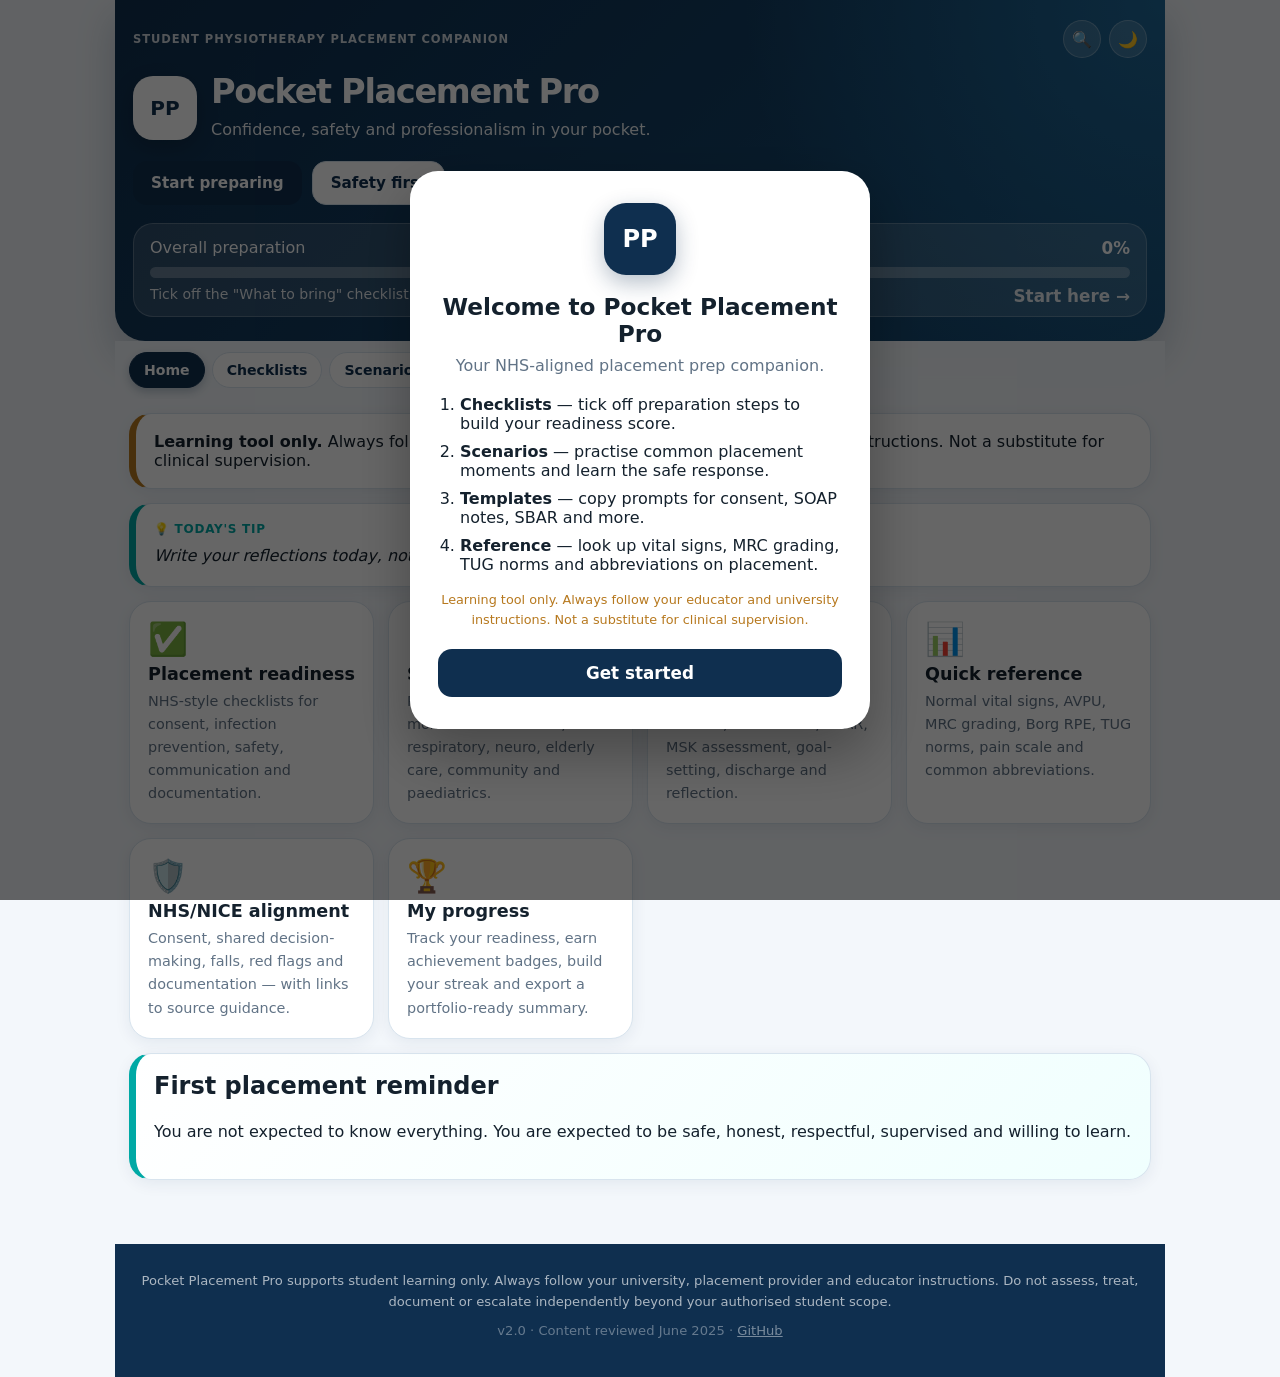
==== commit 43a3dd78: "Add files via upload" ====
--- a/index.html
+++ b/index.html
@@ -4,8 +4,8 @@
   <meta charset="UTF-8" />
   <meta name="viewport" content="width=device-width, initial-scale=1.0" />
   <meta name="theme-color" content="#0f2f4f" />
-  <title>Pocket Placement | NHS-aligned physiotherapy placement prep</title>
-  <meta name="description" content="Pocket Placement is a mobile placement preparation app for first-year physiotherapy students, with NHS/NICE-aligned safety prompts, checklists, scenarios, quick reference and documentation templates." />
+  <title>Pocket Placement Pro | NHS-aligned physiotherapy placement prep</title>
+  <meta name="description" content="Pocket Placement Pro is a mobile placement preparation app for first-year physiotherapy students, with NHS/NICE-aligned safety prompts, checklists, scenarios, quick reference and documentation templates." />
   <link rel="manifest" href="manifest.json" />
   <link rel="stylesheet" href="styles.css" />
 </head>
@@ -15,7 +15,7 @@
   <div id="onboardingModal" class="modal-overlay" hidden>
     <div class="modal-box" role="dialog" aria-modal="true" aria-labelledby="onboardingTitle">
       <div class="modal-logo" aria-hidden="true">PP</div>
-      <h2 id="onboardingTitle">Welcome to Pocket Placement</h2>
+      <h2 id="onboardingTitle">Welcome to Pocket Placement Pro</h2>
       <p class="modal-sub">Your NHS-aligned placement prep companion.</p>
       <ol class="onboarding-steps">
         <li><strong>Checklists</strong> — tick off preparation steps to build your readiness score.</li>
@@ -44,7 +44,7 @@
       <div class="brand-row">
         <div class="logo" aria-hidden="true">PP</div>
         <div>
-          <h1>Pocket Placement</h1>
+          <h1>Pocket Placement Pro</h1>
           <p>Confidence, safety and professionalism in your pocket.</p>
         </div>
       </div>
@@ -222,7 +222,7 @@
 
     <!-- ── FOOTER ─────────────────────────────────────────── -->
     <footer class="site-footer">
-      <p>Pocket Placement supports student learning only. Always follow your university, placement provider and educator instructions. Do not assess, treat, document or escalate independently beyond your authorised student scope.</p>
+      <p>Pocket Placement Pro supports student learning only. Always follow your university, placement provider and educator instructions. Do not assess, treat, document or escalate independently beyond your authorised student scope.</p>
       <p class="version">v2.0 &middot; Content reviewed June 2025 &middot; <a href="https://github.com/MrRedPhysio/Pocket-Placement" target="_blank" rel="noopener noreferrer">GitHub</a></p>
     </footer>
 
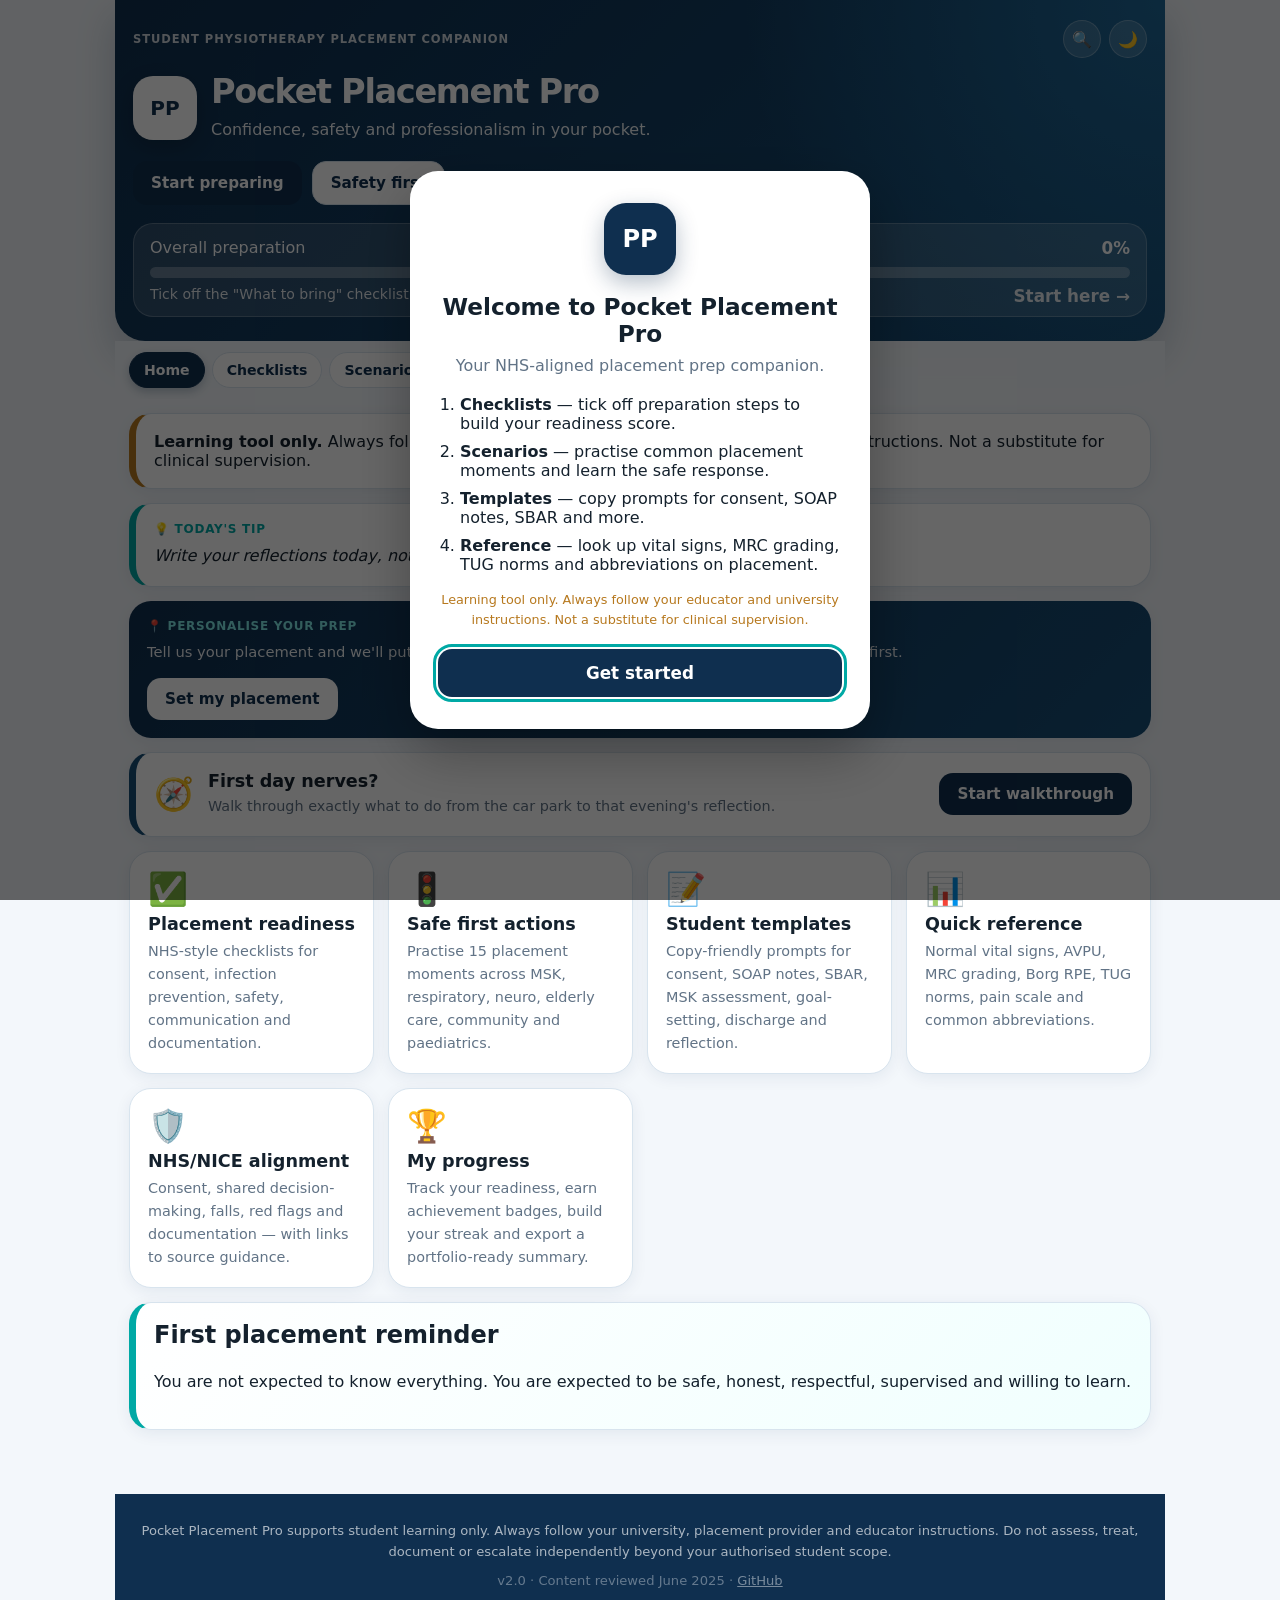
==== commit 3936ab14: "Add files via upload" ====
--- a/index.html
+++ b/index.html
@@ -90,6 +90,19 @@
           <p id="dailyTip"></p>
         </section>
 
+        <section id="placementBanner" class="placement-banner"></section>
+
+        <section id="reviewPrompt" class="tip-box review-prompt" hidden></section>
+
+        <section class="first-day-cta">
+          <span aria-hidden="true">🧭</span>
+          <div>
+            <h2>First day nerves?</h2>
+            <p>Walk through exactly what to do from the car park to that evening's reflection.</p>
+          </div>
+          <button class="primary" id="firstDayBtn">Start walkthrough</button>
+        </section>
+
         <div class="grid">
           <article class="feature-card" data-jump="checklists">
             <span aria-hidden="true">✅</span>
@@ -160,6 +173,7 @@
             <option value="Paediatric">Paediatric</option>
           </select>
         </div>
+        <div id="scenarioModeBanner" class="mode-banner" hidden></div>
         <div id="scenarioList" class="stack"></div>
       </section>
 
@@ -214,7 +228,10 @@
         <h3 class="section-sub">Achievements</h3>
         <div id="achievementList" class="achievement-grid"></div>
 
-        <button id="exportProgress" class="primary export-btn">Copy progress summary</button>
+        <div class="export-actions">
+          <button id="exportProgress" class="primary export-btn">Copy progress summary</button>
+          <button id="downloadProgress" class="secondary export-btn">Download as file</button>
+        </div>
         <pre id="exportBox" class="export-box" hidden></pre>
       </section>
 
--- a/styles.css
+++ b/styles.css
@@ -1,5 +1,5 @@
 /* ============================================================
-   POCKET PLACEMENT v2.0 — styles.css
+   POCKET PLACEMENT PRO v2.1 — styles.css
    ============================================================ */
 
 /* ── DESIGN TOKENS ──────────────────────────────────────────── */
@@ -49,6 +49,9 @@
 }
 [hidden] { display: none !important; }
 
+/* ── FOCUS VISIBILITY ────────────────────────────────────────── */
+:focus-visible { outline: 3px solid var(--teal); outline-offset: 2px; border-radius: 6px; }
+
 /* ── SKIP LINK ───────────────────────────────────────────────── */
 .skip { position: absolute; left: -999px; top: auto; }
 .skip:focus {
@@ -230,6 +233,67 @@
 }
 .tip-box p { margin: 0; font-style: italic; }
 
+/* ── PLACEMENT BANNER (placement-aware mode) ─────────────────── */
+.placement-banner { margin-bottom: 14px; }
+.placement-setup, .placement-active {
+  background: linear-gradient(135deg, var(--navy), var(--navy2));
+  color: #fff;
+  border-radius: var(--radius);
+  padding: 18px;
+  box-shadow: var(--shadow-card);
+}
+.placement-setup .tip-label { color: #7fe9e6; }
+.placement-setup p { margin: 0 0 14px; opacity: .92; font-size: .92rem; }
+.placement-setup .primary { background: #fff; color: var(--navy); }
+.placement-row { display: flex; justify-content: space-between; align-items: center; gap: 10px; }
+.placement-pill {
+  background: rgba(255,255,255,.16);
+  border: 1px solid rgba(255,255,255,.28);
+  padding: 6px 14px; border-radius: 999px;
+  font-weight: 800; font-size: .9rem;
+}
+.placement-active .ghost {
+  background: rgba(255,255,255,.12); color: #fff; border-color: rgba(255,255,255,.3);
+}
+.placement-countdown { margin: 14px 0 4px; font-size: 1.15rem; }
+.placement-countdown strong { color: #7fe9e6; }
+.placement-hint { margin: 8px 0 12px; font-size: .85rem; opacity: .85; }
+.placement-actions { display: flex; gap: 10px; flex-wrap: wrap; }
+.placement-actions .secondary {
+  background: rgba(255,255,255,.14); color: #fff; border: 1.5px solid rgba(255,255,255,.3);
+}
+
+/* Review prompt */
+.review-prompt { border-left-color: var(--purple); }
+.review-prompt .tip-label { color: var(--purple); }
+.review-prompt p { margin: 0 0 12px; font-style: normal; }
+.review-prompt .primary { background: var(--purple); }
+
+/* First-day CTA */
+.first-day-cta {
+  display: flex; align-items: center; gap: 14px;
+  background: var(--card); border: 1px solid var(--line);
+  border-left: 7px solid var(--navy2);
+  border-radius: var(--radius); padding: 18px;
+  box-shadow: var(--shadow-card); margin-bottom: 14px; flex-wrap: wrap;
+}
+.first-day-cta > span { font-size: 2rem; }
+.first-day-cta div { flex: 1; min-width: 180px; }
+.first-day-cta h2 { margin: 0 0 4px; font-size: 1.1rem; }
+.first-day-cta p { margin: 0; color: var(--muted); font-size: .9rem; }
+
+/* Mode banner (scenario review) */
+.mode-banner {
+  background: #f3eeff; color: #5b21b6;
+  border: 1px solid #d6c3ff; border-radius: 14px;
+  padding: 11px 16px; margin-bottom: 14px; font-size: .9rem; font-weight: 600;
+}
+[data-theme="dark"] .mode-banner { background: #1e1633; color: #c4b5fd; border-color: #3b2a63; }
+.link-btn {
+  background: none; border: none; color: inherit;
+  text-decoration: underline; cursor: pointer; font-weight: 800; padding: 0 0 0 4px;
+}
+
 /* Feature card grid */
 .grid { display: grid; grid-template-columns: repeat(auto-fit, minmax(230px, 1fr)); gap: 14px; }
 .feature-card { cursor: pointer; }
@@ -305,9 +369,16 @@
 
 /* Scenarios */
 .situation { color: var(--muted); font-style: italic; margin: 8px 0 6px; font-size: .94rem; }
+.scenario-source {
+  display: block; margin-top: 12px; font-size: .82rem; font-weight: 700;
+  color: var(--good); text-decoration: none;
+}
+.scenario-source:hover { text-decoration: underline; }
+[data-theme="dark"] .scenario-source { color: #5fd0b4; }
+.result.bad .scenario-source { color: var(--danger); }
 
 /* Buttons */
-.primary, .secondary, .ghost, .copy {
+.primary, .secondary, .ghost, .copy, .danger-btn {
   border: 0;
   border-radius: var(--radius-btn);
   padding: 12px 18px;
@@ -318,6 +389,8 @@
 }
 .primary  { background: var(--navy); color: #fff; }
 .primary:hover  { opacity: .88; }
+.danger-btn { background: var(--danger); color: #fff; }
+.danger-btn:hover { opacity: .9; }
 .secondary { background: var(--card); color: var(--navy); border: 1.5px solid var(--line); }
 [data-theme="dark"] .secondary { color: var(--text); }
 .ghost { background: var(--card); color: var(--navy); border: 1.5px solid var(--line); font-size: .88rem; padding: 9px 14px; }
@@ -384,8 +457,14 @@
 .ref-note { font-size: .82rem; color: var(--muted); margin-top: 12px; }
 
 /* Quick reference table */
-.ref-card h3 { margin: 0 0 4px; display: flex; align-items: center; gap: 8px; font-size: 1.05rem; }
+.ref-card h3 { margin: 0 0 4px; display: flex; align-items: center; gap: 8px; font-size: 1.05rem; flex-wrap: wrap; }
 .ref-icon { font-size: 1.35rem; }
+.ref-relevant { border-left: 7px solid var(--teal); }
+.rel-tag {
+  font-size: .68rem; font-weight: 900; text-transform: uppercase; letter-spacing: .05em;
+  background: var(--cyan); color: #006b68; padding: 3px 8px; border-radius: 999px;
+}
+[data-theme="dark"] .rel-tag { color: var(--teal); }
 .ref-table {
   width: 100%; border-collapse: collapse;
   margin-top: 12px; font-size: .88rem;
@@ -433,7 +512,8 @@
 .achievement strong { display: block; font-size: .95rem; }
 .achievement p { margin: 2px 0 0; color: var(--muted); font-size: .82rem; }
 
-.export-btn { margin-top: 18px; width: 100%; font-size: 1rem; padding: 14px; }
+.export-actions { display: flex; gap: 10px; margin-top: 18px; flex-wrap: wrap; }
+.export-btn { flex: 1; min-width: 160px; font-size: 1rem; padding: 14px; }
 
 /* Toast */
 #toast {
@@ -459,7 +539,7 @@
   padding: 48px 20px; font-style: italic;
 }
 
-/* ── ONBOARDING MODAL ────────────────────────────────────────── */
+/* ── MODALS ───────────────────────────────────────────────────── */
 .modal-overlay {
   position: fixed; inset: 0;
   background: rgba(0,0,0,.6);
@@ -490,6 +570,34 @@
 .modal-disclaimer { font-size: .8rem; color: var(--amber); margin: 12px 0 18px; }
 .modal-box .primary { width: 100%; padding: 14px; font-size: 1.05rem; }
 
+/* Confirm dialog */
+.confirm-box { text-align: center; }
+.confirm-actions { display: flex; gap: 10px; margin-top: 8px; }
+.confirm-actions button { flex: 1; padding: 13px; }
+.confirm-box .modal-sub { margin-bottom: 20px; }
+
+/* Placement dialog fields */
+.field-label { display: block; text-align: left; font-weight: 800; font-size: .85rem; margin: 14px 0 6px; }
+.field-select, .field-input {
+  width: 100%; padding: 12px 14px;
+  border: 1.5px solid var(--line); border-radius: 12px;
+  background: var(--bg); color: var(--text); font: inherit; font-size: .95rem;
+}
+.field-select:focus, .field-input:focus { outline: none; border-color: var(--teal); box-shadow: 0 0 0 3px rgba(0,169,165,.15); }
+.modal-box .confirm-actions { margin-top: 22px; }
+
+/* Walkthrough modal */
+.walkthrough { text-align: center; }
+.wt-progress { height: 6px; background: var(--line); border-radius: 999px; overflow: hidden; margin-bottom: 22px; }
+.wt-progress div { height: 100%; width: 12%; background: var(--teal); transition: width .3s ease; }
+.wt-icon { font-size: 3rem; margin-bottom: 10px; }
+.walkthrough h2 { margin: 0 0 10px; }
+.wt-body { color: var(--text); font-size: .98rem; line-height: 1.7; margin: 0 0 16px; text-align: left; }
+.wt-step-count { color: var(--muted); font-size: .82rem; font-weight: 800; margin-bottom: 18px; }
+.wt-actions button { flex: 1; }
+.wt-actions .secondary:disabled { opacity: .4; cursor: default; }
+.wt-skip { display: block; margin: 16px auto 0; color: var(--muted); }
+
 /* ── PULSE ANIMATION ─────────────────────────────────────────── */
 @keyframes pulse-glow {
   0%,100% { box-shadow: 0 0 0 0 rgba(0,169,165,.55); }
@@ -513,7 +621,8 @@
 @media print {
   .tabs, .hero-actions, .hero-controls, .search-bar,
   #toast, .site-footer, .modal-overlay, .icon-btn,
-  .ghost, .export-btn, .copy, .choice { display: none !important; }
+  .ghost, .export-actions, .copy, .choice, .first-day-cta,
+  .placement-actions, .mode-banner { display: none !important; }
   .hero {
     background: white !important;
     color: black !important;
@@ -525,6 +634,16 @@
   #home  { page-break-before: avoid; }
   .card, .feature-card { break-inside: avoid; box-shadow: none; border: 1px solid #ccc; }
   body   { background: white; color: black; }
+}
+
+/* ── REDUCED MOTION ──────────────────────────────────────────── */
+@media (prefers-reduced-motion: reduce) {
+  *, *::before, *::after {
+    animation-duration: .001ms !important;
+    animation-iteration-count: 1 !important;
+    transition-duration: .001ms !important;
+    scroll-behavior: auto !important;
+  }
 }
 
 /* ── RESPONSIVE ──────────────────────────────────────────────── */
@@ -540,6 +659,8 @@
   .ref-value  { width: 65%; }
   .stats      { grid-template-columns: repeat(2, 1fr); }
   .modal-box  { padding: 24px 20px; }
+  .first-day-cta { flex-direction: column; text-align: center; }
+  .first-day-cta .primary { width: 100%; }
 }
 
 @media (max-width: 380px) {
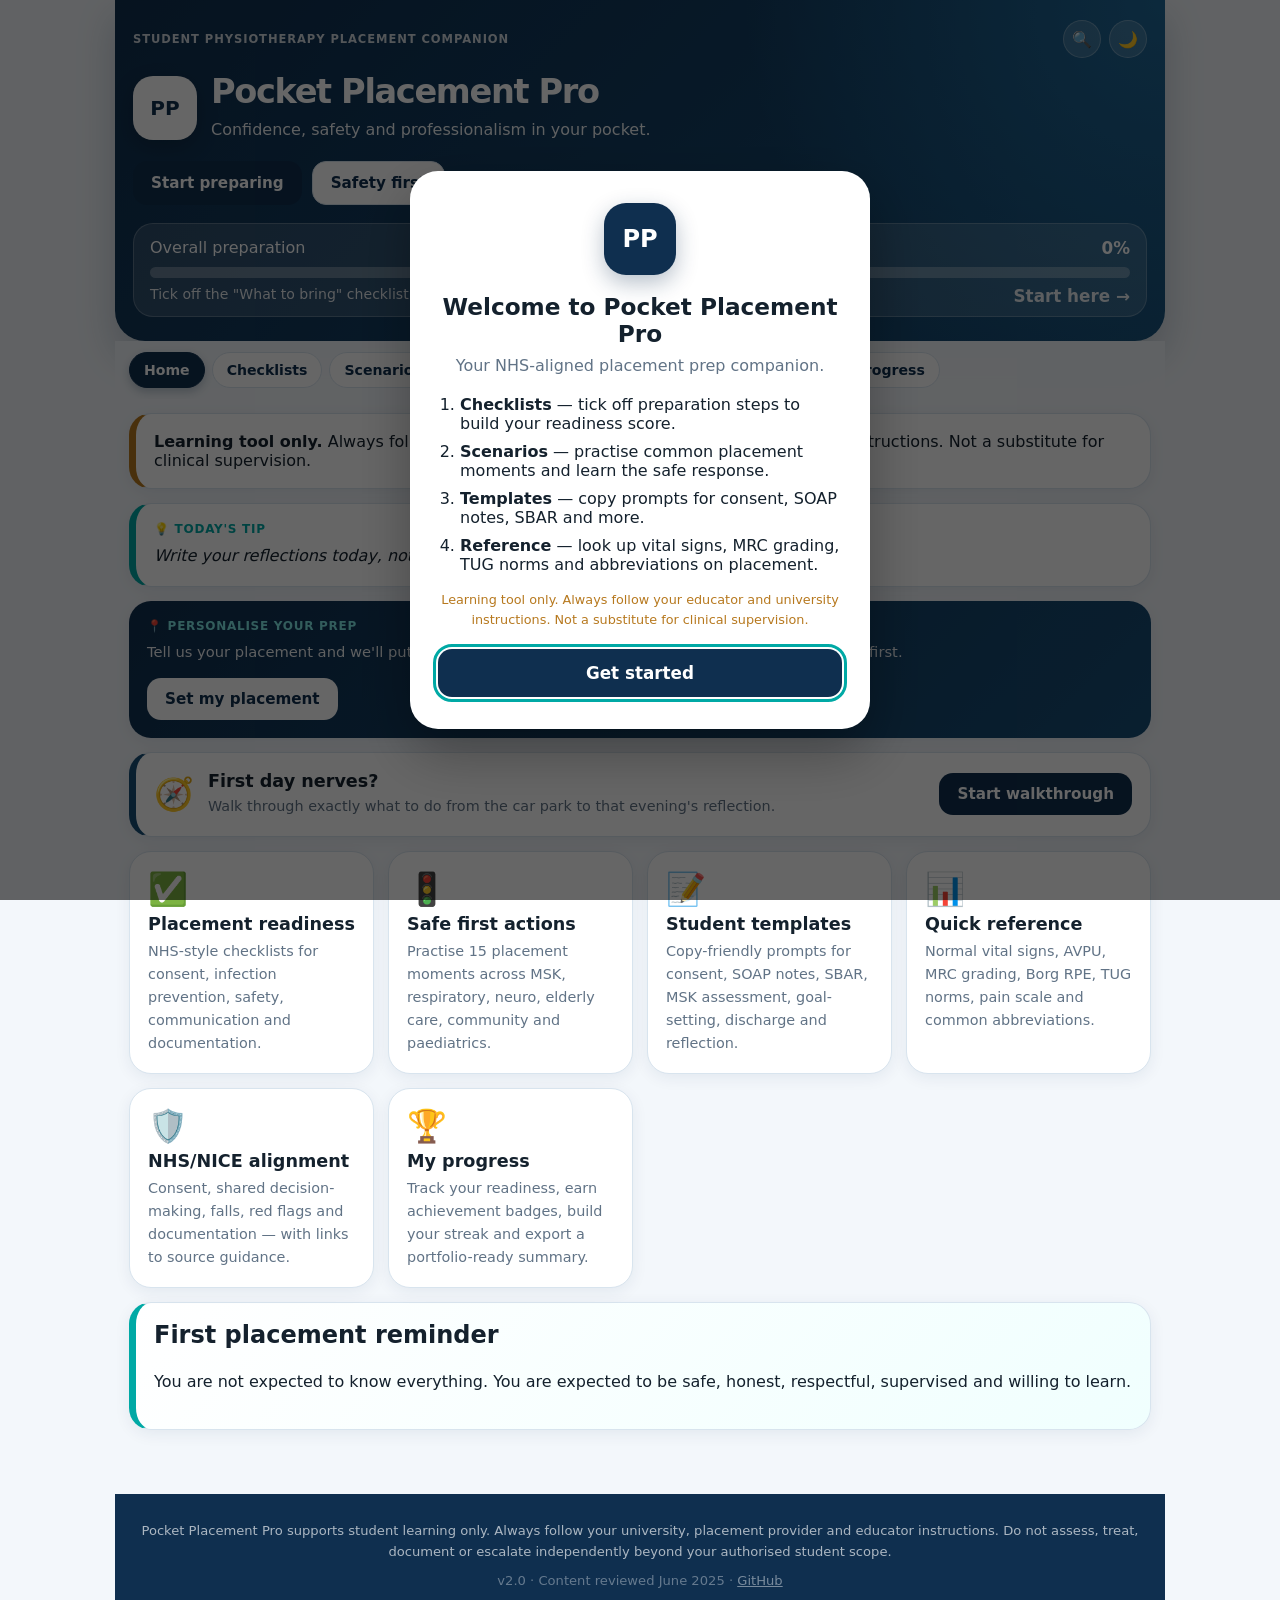
==== commit 2fbe54df: "Add files via upload" ====
--- a/index.html
+++ b/index.html
@@ -73,6 +73,7 @@
       <button class="tab" data-view="templates">Templates</button>
       <button class="tab" data-view="safety">Safety</button>
       <button class="tab" data-view="reference">Reference</button>
+      <button class="tab" data-view="quiz">Quiz</button>
       <button class="tab" data-view="progress">Progress</button>
     </nav>
 
@@ -210,6 +211,20 @@
         <div id="referenceList" class="stack"></div>
       </section>
 
+      <!-- ── QUIZ ───────────────────────────────────────────── -->
+      <section id="quiz" class="view">
+        <div class="section-title">
+          <div>
+            <h2>Knowledge quiz</h2>
+            <p>True or false — a quick way to refresh your foundational knowledge.</p>
+          </div>
+        </div>
+        <div id="quizHome" class="quiz-home"></div>
+        <div id="quizPlay" class="quiz-play" hidden></div>
+        <div id="quizResult" class="quiz-result" hidden></div>
+        <p class="quiz-disclaimer">Revision aid only. Questions cover foundational principles and are not a substitute for your university curriculum, textbooks or educator guidance.</p>
+      </section>
+
       <!-- ── PROGRESS ───────────────────────────────────────── -->
       <section id="progress" class="view">
         <div class="section-title">
--- a/styles.css
+++ b/styles.css
@@ -622,6 +622,7 @@
   .tabs, .hero-actions, .hero-controls, .search-bar,
   #toast, .site-footer, .modal-overlay, .icon-btn,
   .ghost, .export-actions, .copy, .choice, .first-day-cta,
+  .quiz-tf, .quiz-next, .quiz-result-actions, .quiz-cats,
   .placement-actions, .mode-banner { display: none !important; }
   .hero {
     background: white !important;
@@ -668,3 +669,68 @@
   .card { padding: 14px; }
   .badge-row { gap: 4px; }
 }
+
+/* ── KNOWLEDGE QUIZ ──────────────────────────────────────────── */
+.quiz-intro { color: var(--muted); margin: 0 0 16px; }
+.quiz-disclaimer { font-size: .8rem; color: var(--amber); margin-top: 20px; }
+
+.quiz-cats { display: grid; grid-template-columns: repeat(auto-fit, minmax(150px, 1fr)); gap: 14px; }
+.quiz-cat-card {
+  display: flex; flex-direction: column; align-items: center; gap: 6px;
+  background: var(--card); border: 1.5px solid var(--line);
+  border-radius: var(--radius); padding: 24px 16px;
+  cursor: pointer; text-align: center;
+  box-shadow: var(--shadow-card);
+  transition: transform .12s, border-color .15s, box-shadow .15s;
+}
+.quiz-cat-card:hover { transform: translateY(-3px); border-color: var(--teal); box-shadow: 0 12px 28px rgba(15,47,79,.12); }
+.quiz-cat-icon { font-size: 2.4rem; }
+.quiz-cat-name { font-weight: 900; font-size: 1.05rem; color: var(--navy); }
+[data-theme="dark"] .quiz-cat-name { color: var(--text); }
+.quiz-cat-meta { font-size: .8rem; color: var(--muted); }
+
+/* Play area */
+.quiz-play { background: var(--card); border: 1px solid var(--line); border-radius: var(--radius); padding: 20px; box-shadow: var(--shadow-card); }
+.quiz-bar { height: 6px; background: var(--line); border-radius: 999px; overflow: hidden; margin-bottom: 16px; }
+.quiz-bar div { height: 100%; background: var(--teal); transition: width .3s ease; }
+.quiz-meta-row { display: flex; justify-content: space-between; align-items: center; gap: 10px; margin-bottom: 14px; }
+.quiz-statement { font-size: 1.15rem; font-weight: 700; line-height: 1.5; margin: 4px 0 20px; }
+
+.quiz-tf { display: flex; gap: 12px; }
+.quiz-tf-btn {
+  flex: 1; padding: 16px; border-radius: var(--radius-btn);
+  border: 2px solid var(--line); background: var(--bg); color: var(--text);
+  font-weight: 900; font-size: 1.05rem; cursor: pointer;
+  transition: border-color .15s, background .15s, transform .1s;
+}
+.quiz-tf-btn:not(:disabled):hover { border-color: var(--navy); }
+.quiz-tf-btn:not(:disabled):active { transform: scale(.97); }
+.quiz-tf-btn:disabled { cursor: default; opacity: .9; }
+.quiz-tf-btn.tf-correct { border-color: var(--good); background: #edfaf3; color: var(--good); }
+.quiz-tf-btn.tf-wrong   { border-color: var(--danger); background: #fef3f2; color: var(--danger); }
+[data-theme="dark"] .quiz-tf-btn.tf-correct { background: #0a2a1e; }
+[data-theme="dark"] .quiz-tf-btn.tf-wrong   { background: #2a0c0a; }
+
+.quiz-feedback { margin-top: 16px; padding: 14px 16px; border-radius: 16px; }
+.quiz-feedback strong { display: block; margin-bottom: 6px; }
+.quiz-feedback p { margin: 0; font-size: .92rem; line-height: 1.6; }
+.quiz-feedback.fb-good { background: #edfaf3; color: var(--good); border: 1px solid #b8e8ce; }
+.quiz-feedback.fb-bad  { background: #fef3f2; color: var(--danger); border: 1px solid #fcc; }
+[data-theme="dark"] .quiz-feedback.fb-good { background: #0a2a1e; border-color: #1a5c37; }
+[data-theme="dark"] .quiz-feedback.fb-bad  { background: #2a0c0a; border-color: #6e1a14; }
+.quiz-next { width: 100%; margin-top: 16px; }
+
+/* Result */
+.quiz-score-card {
+  background: var(--card); border: 1px solid var(--line); border-radius: var(--radius);
+  padding: 32px 24px; text-align: center; box-shadow: var(--shadow-card);
+}
+.quiz-score-card .quiz-cat-icon { font-size: 3rem; }
+.quiz-score-num { font-size: 3.2rem; font-weight: 900; color: var(--navy); line-height: 1.1; margin-top: 6px; }
+[data-theme="dark"] .quiz-score-num { color: var(--teal); }
+.quiz-score-pct { font-size: 1.1rem; font-weight: 800; color: var(--muted); }
+.quiz-best-tag { display: inline-block; margin-top: 12px; background: var(--cyan); color: #006b68; padding: 6px 14px; border-radius: 999px; font-weight: 900; font-size: .85rem; }
+[data-theme="dark"] .quiz-best-tag { color: var(--teal); }
+.quiz-score-msg { color: var(--muted); margin: 16px 0 20px; }
+.quiz-result-actions { display: flex; gap: 10px; flex-wrap: wrap; }
+.quiz-result-actions button { flex: 1; min-width: 150px; }
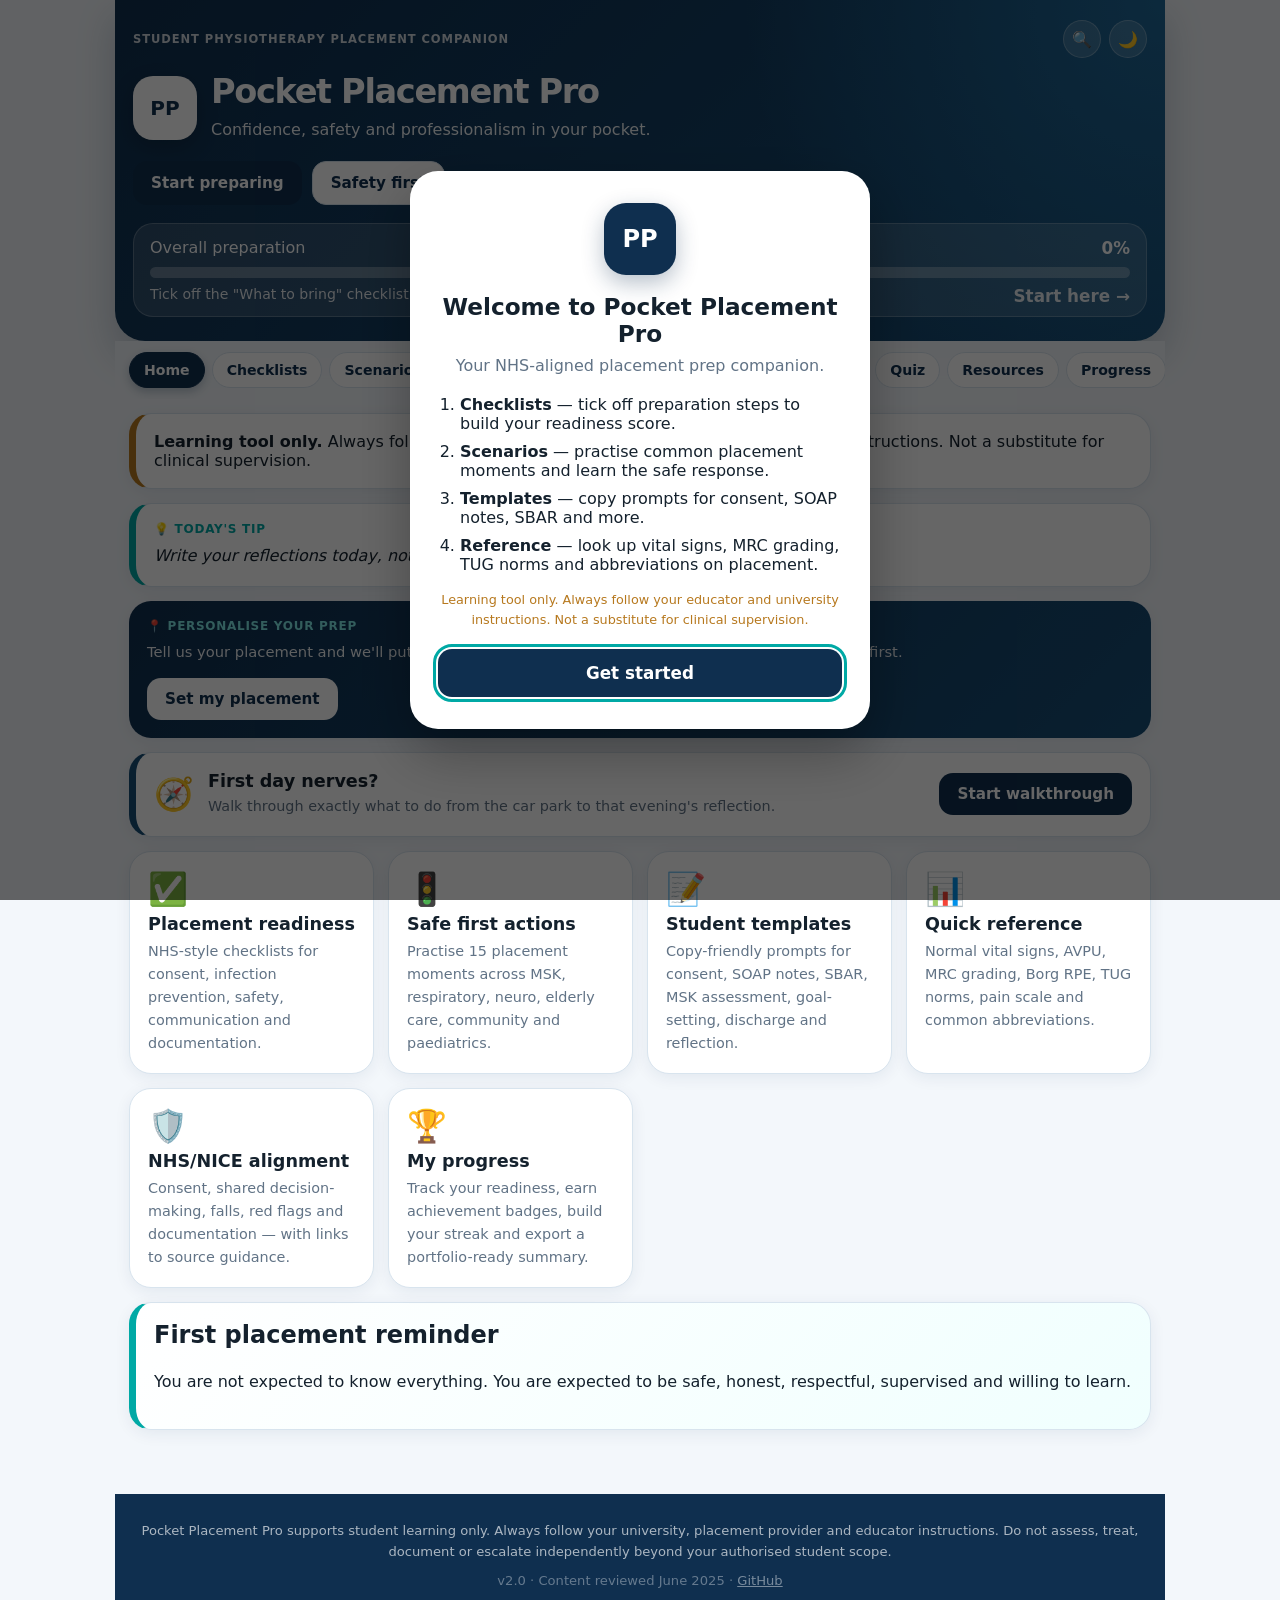
==== commit 23bfd93e: "Add files via upload" ====
--- a/index.html
+++ b/index.html
@@ -73,7 +73,9 @@
       <button class="tab" data-view="templates">Templates</button>
       <button class="tab" data-view="safety">Safety</button>
       <button class="tab" data-view="reference">Reference</button>
+      <button class="tab" data-view="anatomy">Anatomy</button>
       <button class="tab" data-view="quiz">Quiz</button>
+      <button class="tab" data-view="resources">Resources</button>
       <button class="tab" data-view="progress">Progress</button>
     </nav>
 
@@ -94,6 +96,8 @@
         <section id="placementBanner" class="placement-banner"></section>
 
         <section id="reviewPrompt" class="tip-box review-prompt" hidden></section>
+
+        <section id="unfinishedNudge" class="tip-box nudge-prompt" hidden></section>
 
         <section class="first-day-cta">
           <span aria-hidden="true">🧭</span>
@@ -225,6 +229,30 @@
         <p class="quiz-disclaimer">Revision aid only. Questions cover foundational principles and are not a substitute for your university curriculum, textbooks or educator guidance.</p>
       </section>
 
+      <!-- ── ANATOMY ────────────────────────────────────────── -->
+      <section id="anatomy" class="view">
+        <div class="section-title">
+          <div>
+            <h2>Anatomy reference</h2>
+            <p>Origin, insertion, action and nerve supply for muscles you'll be asked about. Search works across all regions.</p>
+          </div>
+        </div>
+        <div id="anatomyList"></div>
+        <p class="quiz-disclaimer">Revision aid only. Always cross-check against your prescribed anatomy text and university teaching.</p>
+      </section>
+
+      <!-- ── RESOURCES ──────────────────────────────────────── -->
+      <section id="resources" class="view">
+        <div class="section-title">
+          <div>
+            <h2>Trusted free resources</h2>
+            <p>Credible UK sources worth bookmarking — all free to access.</p>
+          </div>
+        </div>
+        <div id="resourceList" class="stack"></div>
+        <p class="quiz-disclaimer">Links open external sites. Content there is maintained by those organisations, not by this app.</p>
+      </section>
+
       <!-- ── PROGRESS ───────────────────────────────────────── -->
       <section id="progress" class="view">
         <div class="section-title">
--- a/styles.css
+++ b/styles.css
@@ -622,7 +622,7 @@
   .tabs, .hero-actions, .hero-controls, .search-bar,
   #toast, .site-footer, .modal-overlay, .icon-btn,
   .ghost, .export-actions, .copy, .choice, .first-day-cta,
-  .quiz-tf, .quiz-next, .quiz-result-actions, .quiz-cats,
+  .quiz-tf, .quiz-next, .quiz-result-actions, .quiz-cats, .anat-chips,
   .placement-actions, .mode-banner { display: none !important; }
   .hero {
     background: white !important;
@@ -734,3 +734,43 @@
 .quiz-score-msg { color: var(--muted); margin: 16px 0 20px; }
 .quiz-result-actions { display: flex; gap: 10px; flex-wrap: wrap; }
 .quiz-result-actions button { flex: 1; min-width: 150px; }
+
+/* ── UNFINISHED CHECKLIST NUDGE ──────────────────────────────── */
+.nudge-prompt { border-left-color: var(--amber); }
+.nudge-prompt .tip-label { color: var(--amber); }
+.nudge-prompt p { margin: 0 0 12px; font-style: normal; }
+.nudge-prompt .primary { background: var(--amber); }
+
+/* ── ANATOMY REFERENCE ───────────────────────────────────────── */
+.anat-chips { display: flex; gap: 8px; overflow-x: auto; padding-bottom: 12px; margin-bottom: 4px; scrollbar-width: none; }
+.anat-chips::-webkit-scrollbar { display: none; }
+.anat-chip {
+  border: 1.5px solid var(--line); background: var(--card); color: var(--navy);
+  padding: 9px 14px; border-radius: 999px; cursor: pointer; white-space: nowrap;
+  font-weight: 800; font-size: .85rem; transition: background .15s, color .15s, border-color .15s;
+}
+[data-theme="dark"] .anat-chip { color: var(--text); }
+.anat-chip.active { background: var(--navy); color: #fff; border-color: var(--navy); }
+.anat-chip:hover:not(.active) { border-color: var(--teal); color: var(--teal); }
+.anat-search-note { color: var(--muted); font-size: .85rem; margin: 4px 0 12px; font-style: italic; }
+.anat-card h3 { margin: 0 0 8px; font-size: 1.08rem; }
+.anat-dl { margin: 10px 0 0; display: grid; grid-template-columns: auto 1fr; gap: 6px 14px; font-size: .89rem; }
+.anat-dl dt {
+  font-weight: 900; color: var(--teal); text-transform: uppercase;
+  font-size: .68rem; letter-spacing: .05em; padding-top: 4px; white-space: nowrap;
+}
+.anat-dl dd { margin: 0; color: var(--text); line-height: 1.55; }
+
+/* ── RESOURCE HUB ────────────────────────────────────────────── */
+.res-list { list-style: none; margin: 10px 0 0; padding: 0; }
+.res-list li { padding: 12px 0; border-top: 1px solid var(--line); }
+.res-list li:first-child { border-top: none; }
+.res-list a { color: var(--navy2); font-weight: 800; text-decoration: none; font-size: .95rem; }
+[data-theme="dark"] .res-list a { color: #60a5fa; }
+.res-list a:hover { text-decoration: underline; color: var(--teal); }
+.res-list p { margin: 4px 0 0; color: var(--muted); font-size: .86rem; line-height: 1.55; }
+
+@media (max-width: 480px) {
+  .anat-dl { grid-template-columns: 1fr; gap: 2px; }
+  .anat-dl dt { padding-top: 8px; }
+}
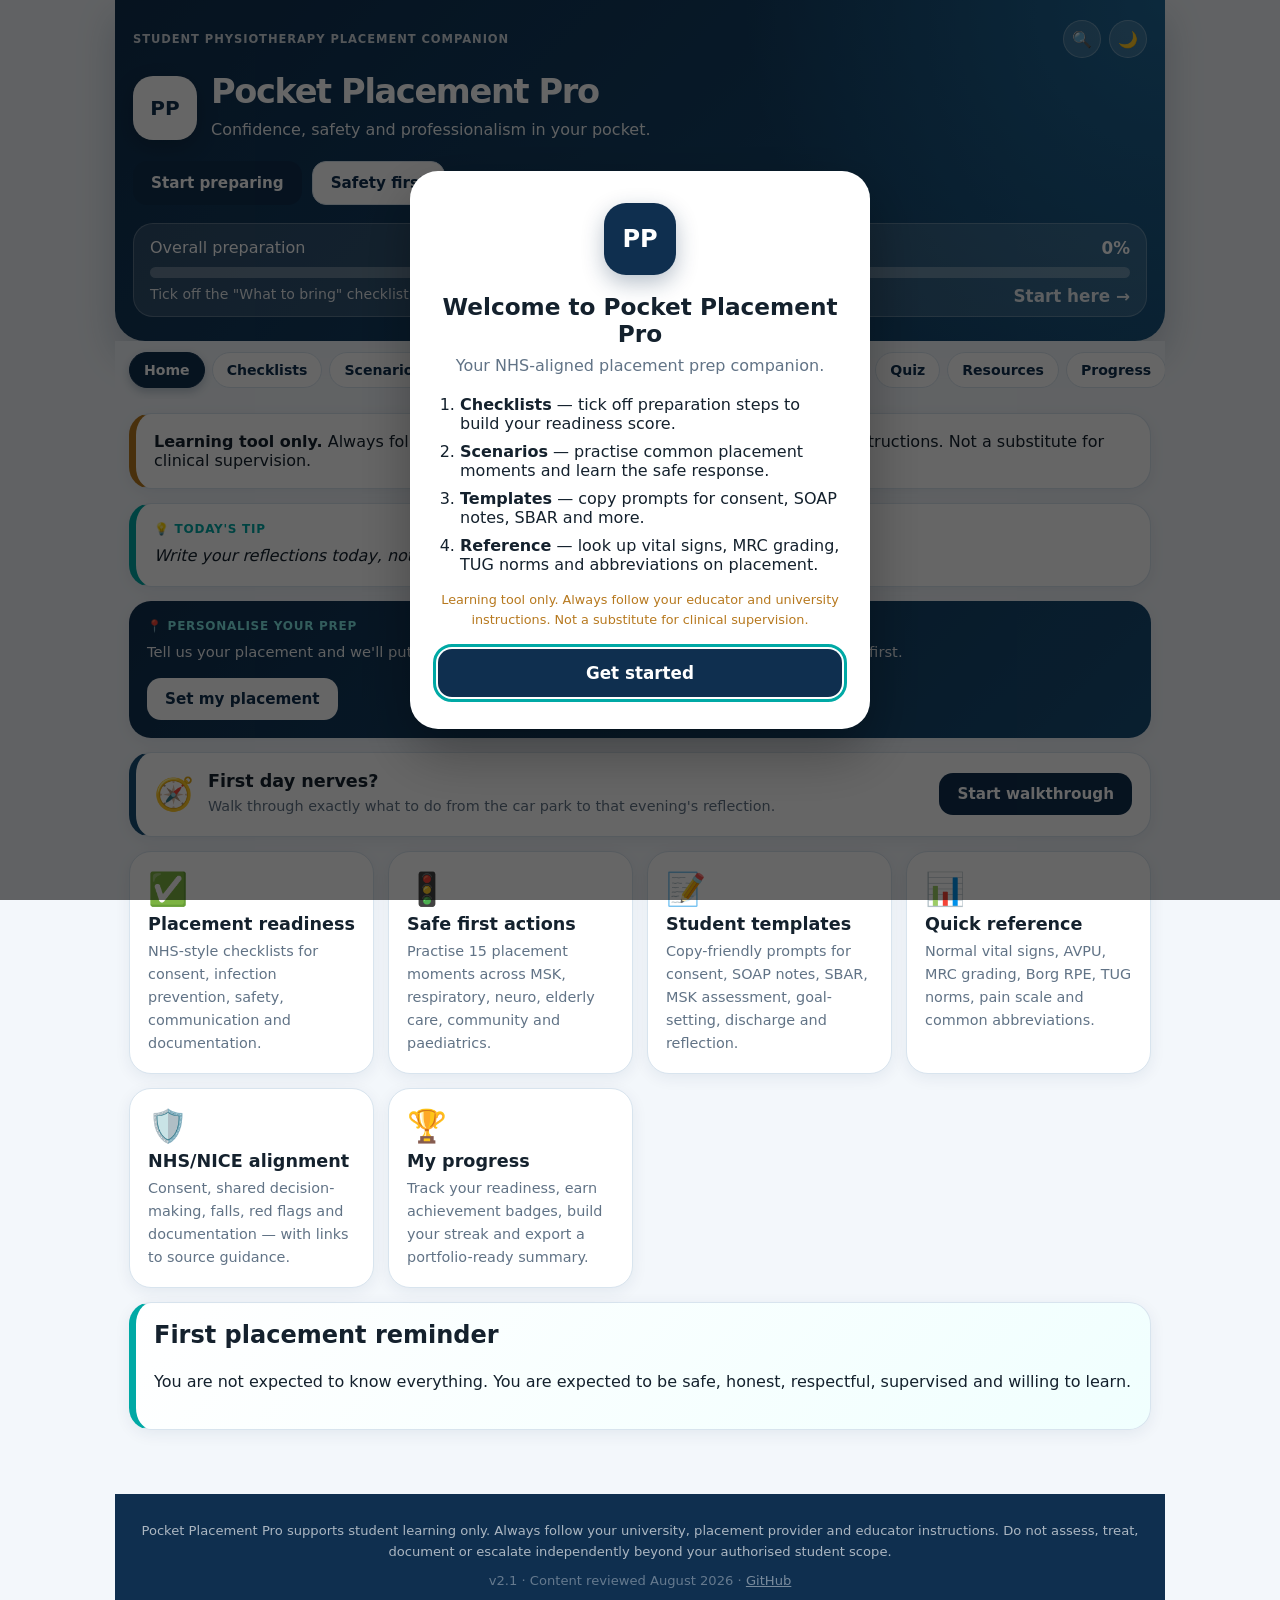
==== commit b6a71d35: "Add files via upload" ====
--- a/index.html
+++ b/index.html
@@ -283,7 +283,7 @@
     <!-- ── FOOTER ─────────────────────────────────────────── -->
     <footer class="site-footer">
       <p>Pocket Placement Pro supports student learning only. Always follow your university, placement provider and educator instructions. Do not assess, treat, document or escalate independently beyond your authorised student scope.</p>
-      <p class="version">v2.0 &middot; Content reviewed June 2025 &middot; <a href="https://github.com/MrRedPhysio/Pocket-Placement" target="_blank" rel="noopener noreferrer">GitHub</a></p>
+      <p class="version">v2.1 &middot; Content reviewed August 2026 &middot; <a href="https://github.com/MrRedPhysio/Pocket-Placement" target="_blank" rel="noopener noreferrer">GitHub</a></p>
     </footer>
 
   </div><!-- /.app-shell -->
